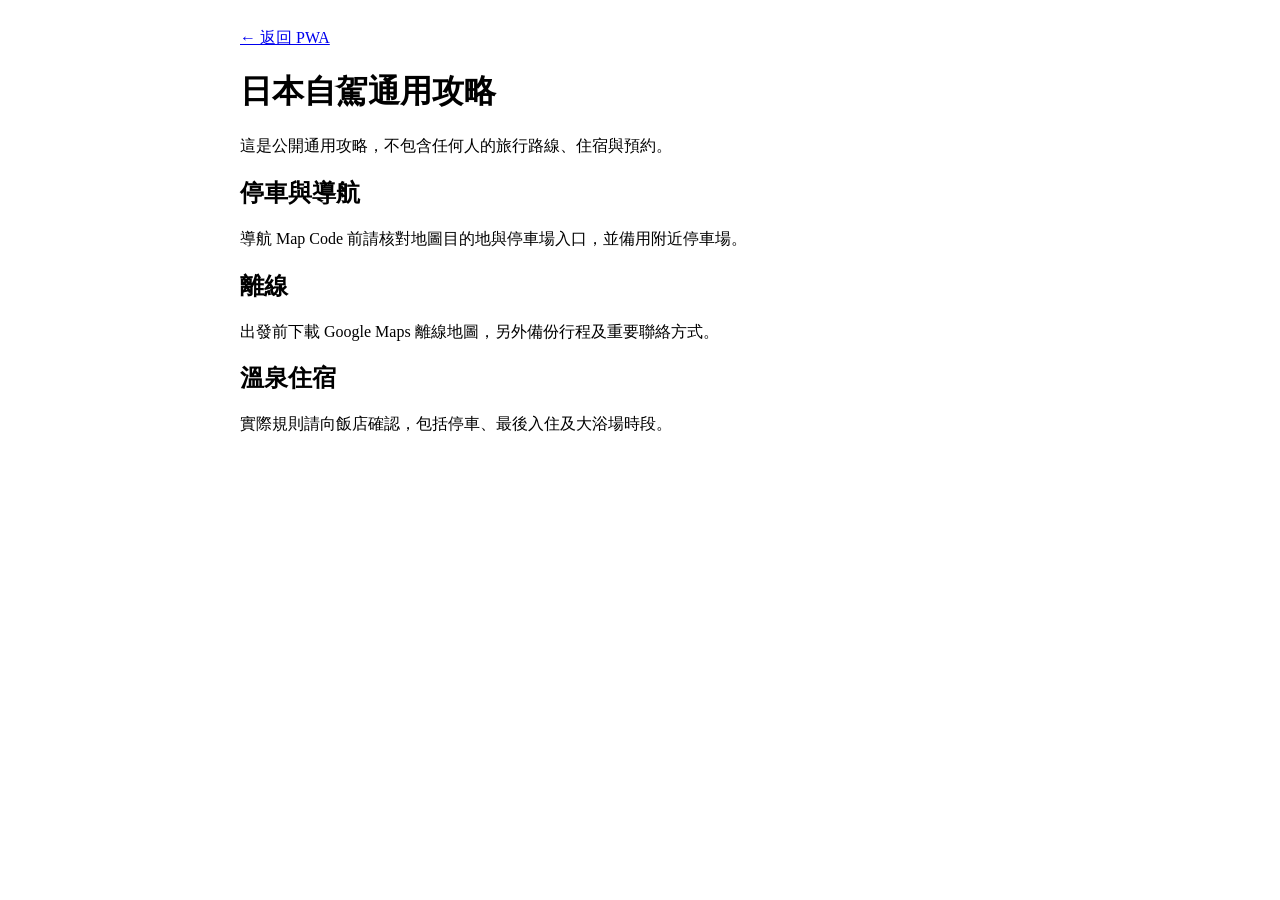
==== trip-guide.html @ 14ff3767 "Add files via upload" ====
<!doctype html><html lang="zh-Hant"><head><meta charset="utf-8"><meta name="viewport" content="width=device-width,initial-scale=1"><title>自駕通用攻略</title><link rel="stylesheet" href="style.css"></head><body><main style="padding:20px;max-width:800px;margin:auto"><a href="./">← 返回 PWA</a><h1>日本自駕通用攻略</h1><p>這是公開通用攻略，不包含任何人的旅行路線、住宿與預約。</p><h2>停車與導航</h2><p>導航 Map Code 前請核對地圖目的地與停車場入口，並備用附近停車場。</p><h2>離線</h2><p>出發前下載 Google Maps 離線地圖，另外備份行程及重要聯絡方式。</p><h2>溫泉住宿</h2><p>實際規則請向飯店確認，包括停車、最後入住及大浴場時段。</p></main></body></html>
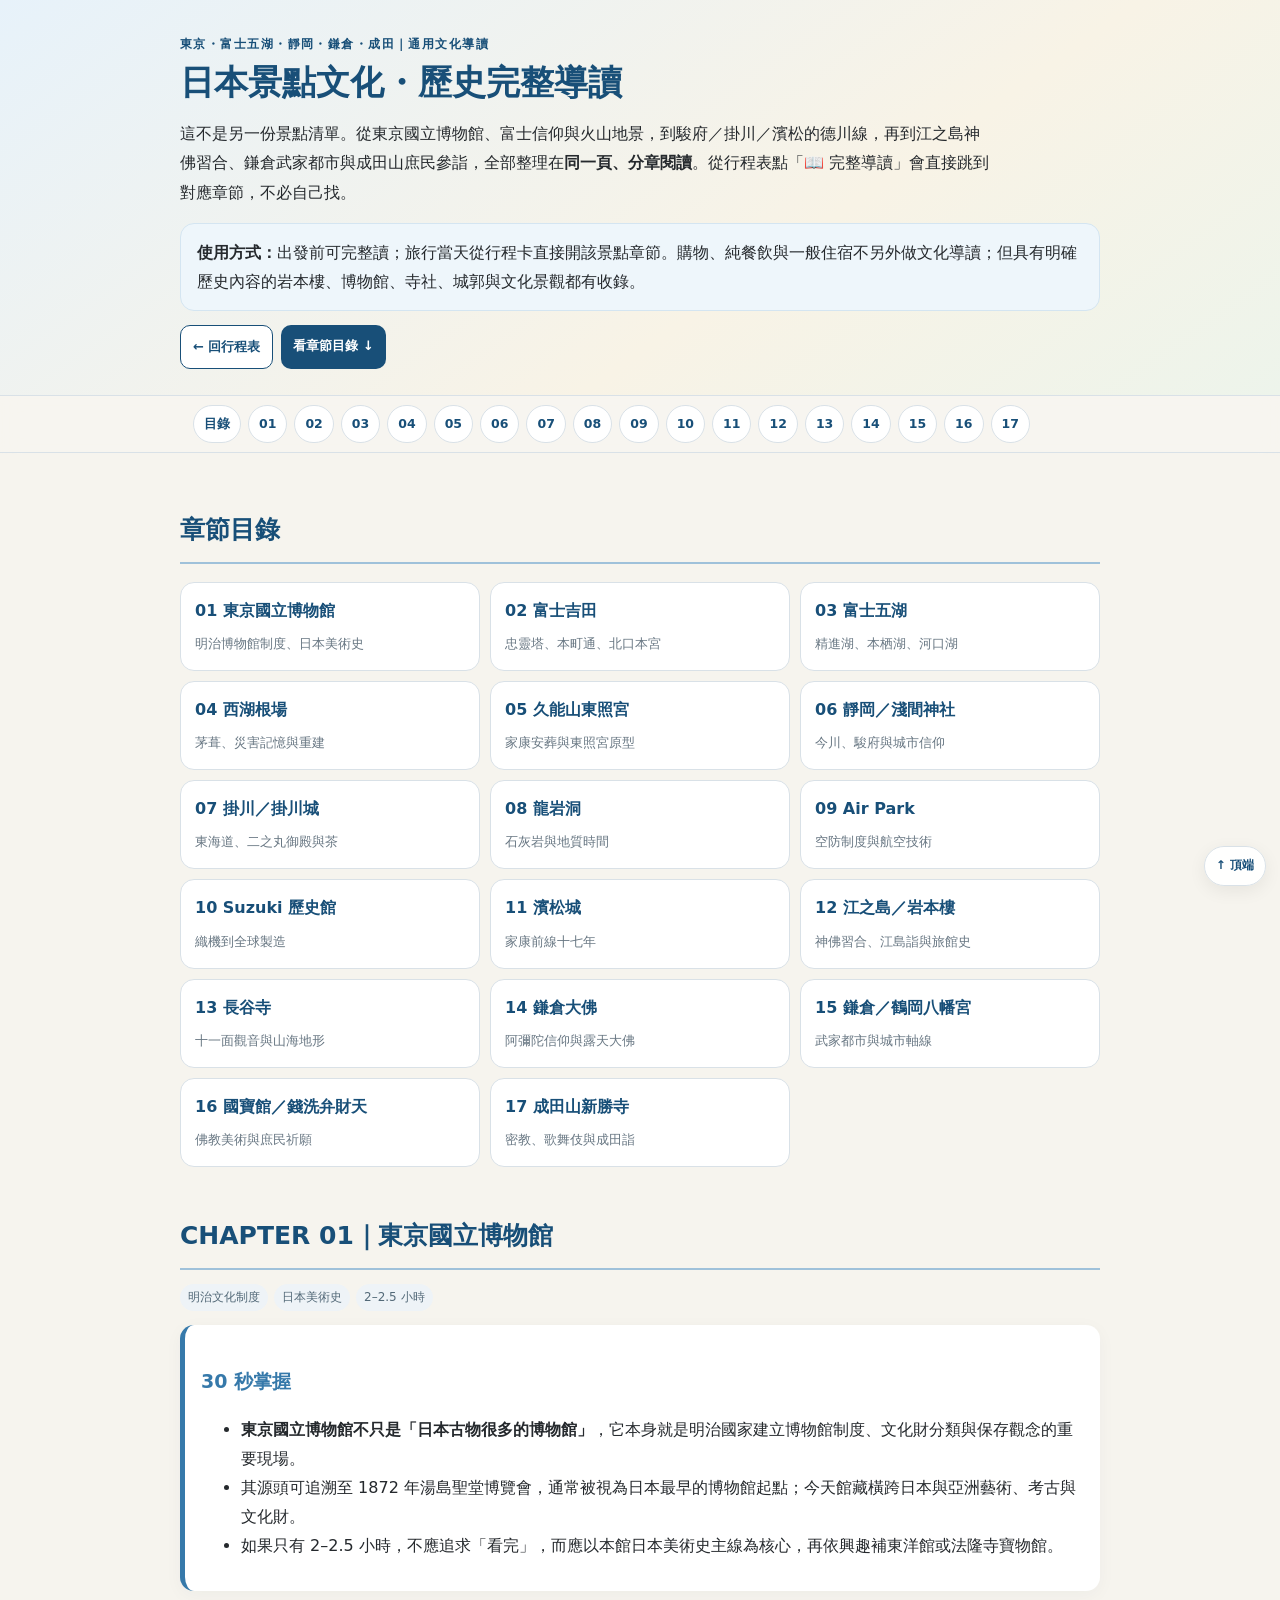
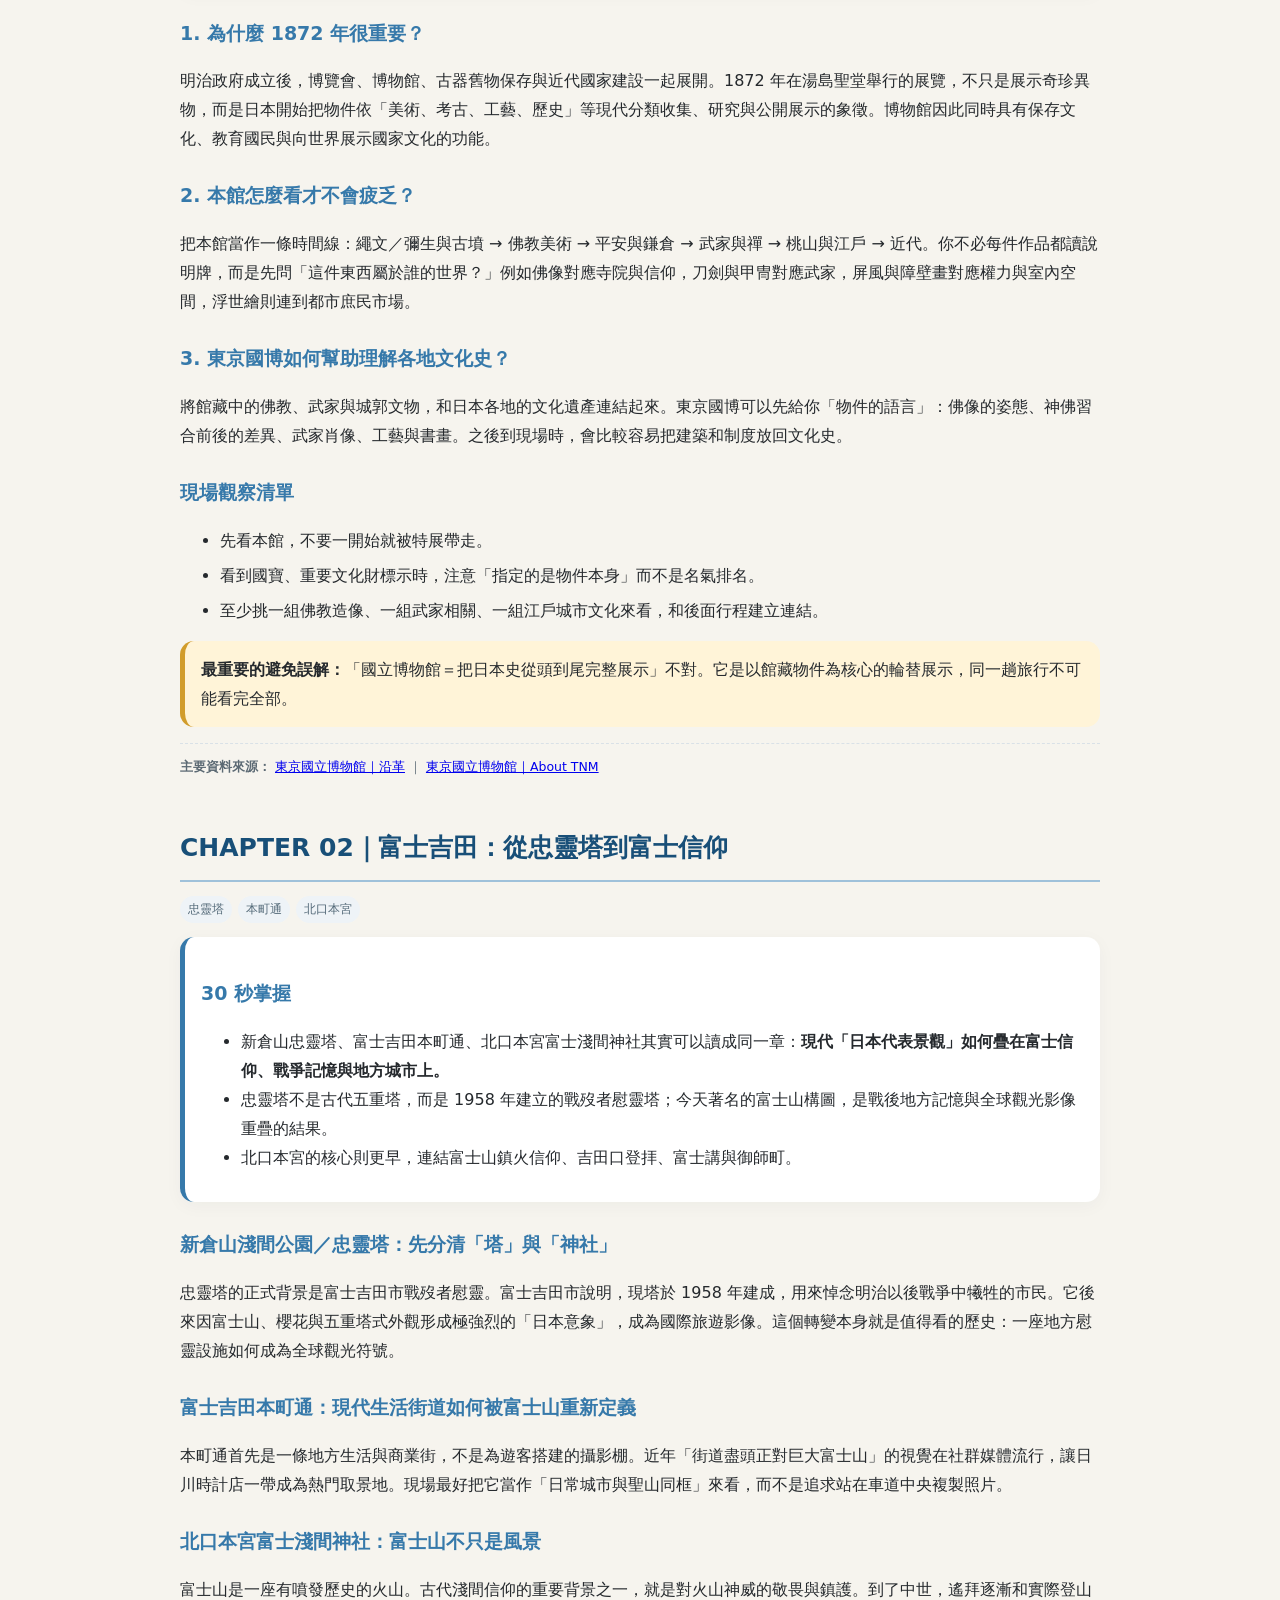
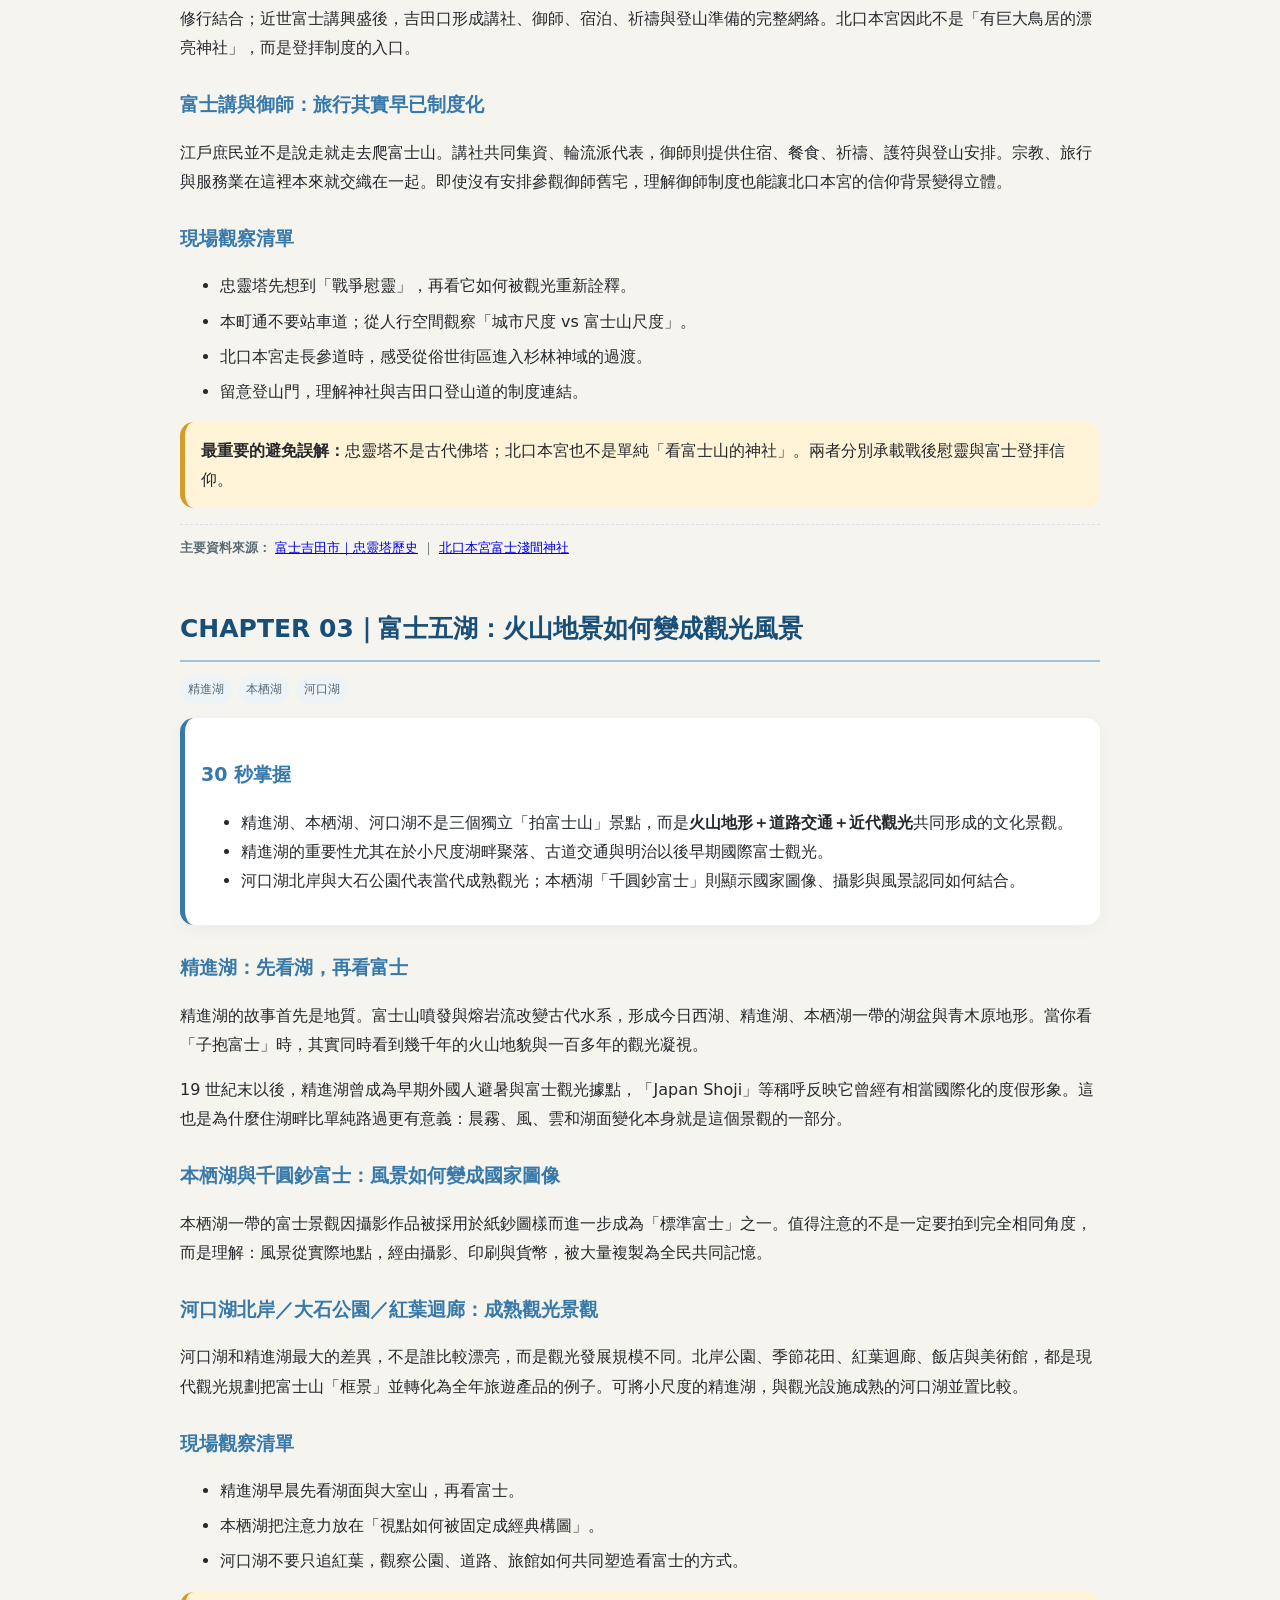
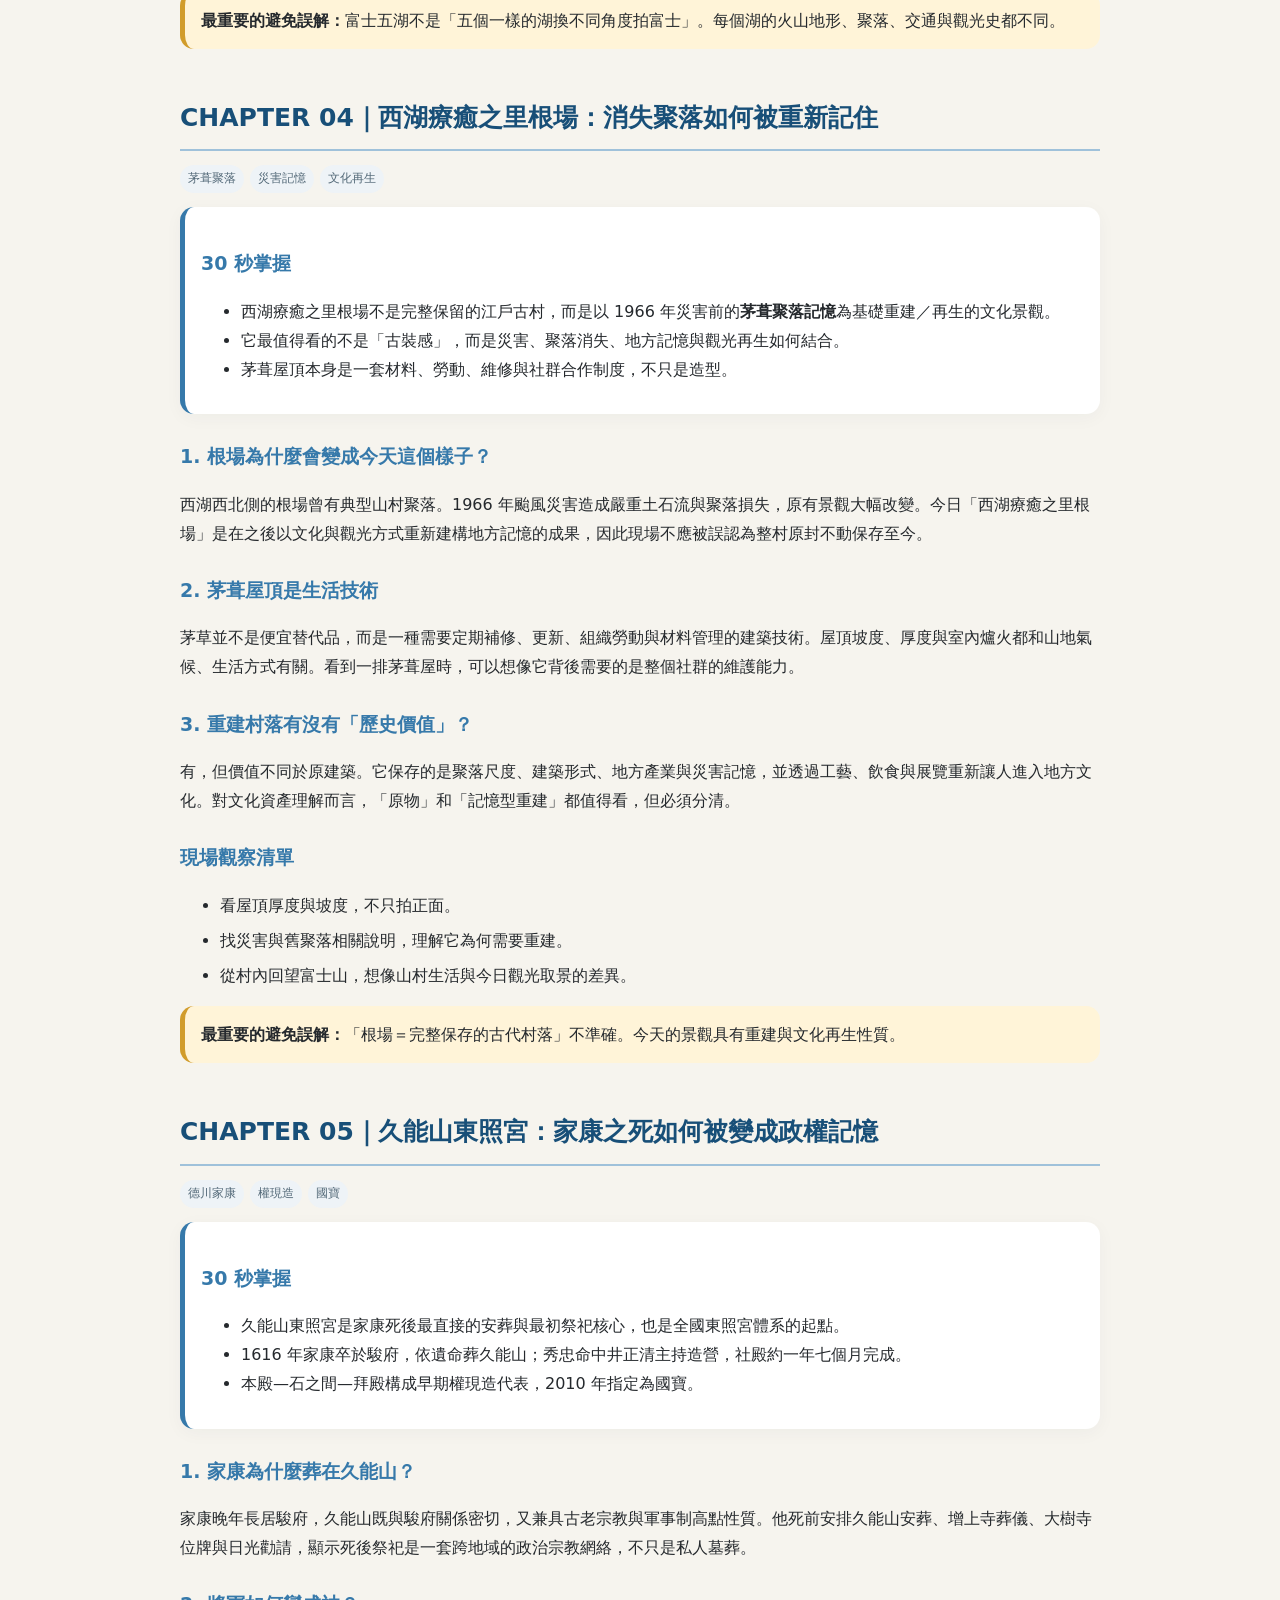
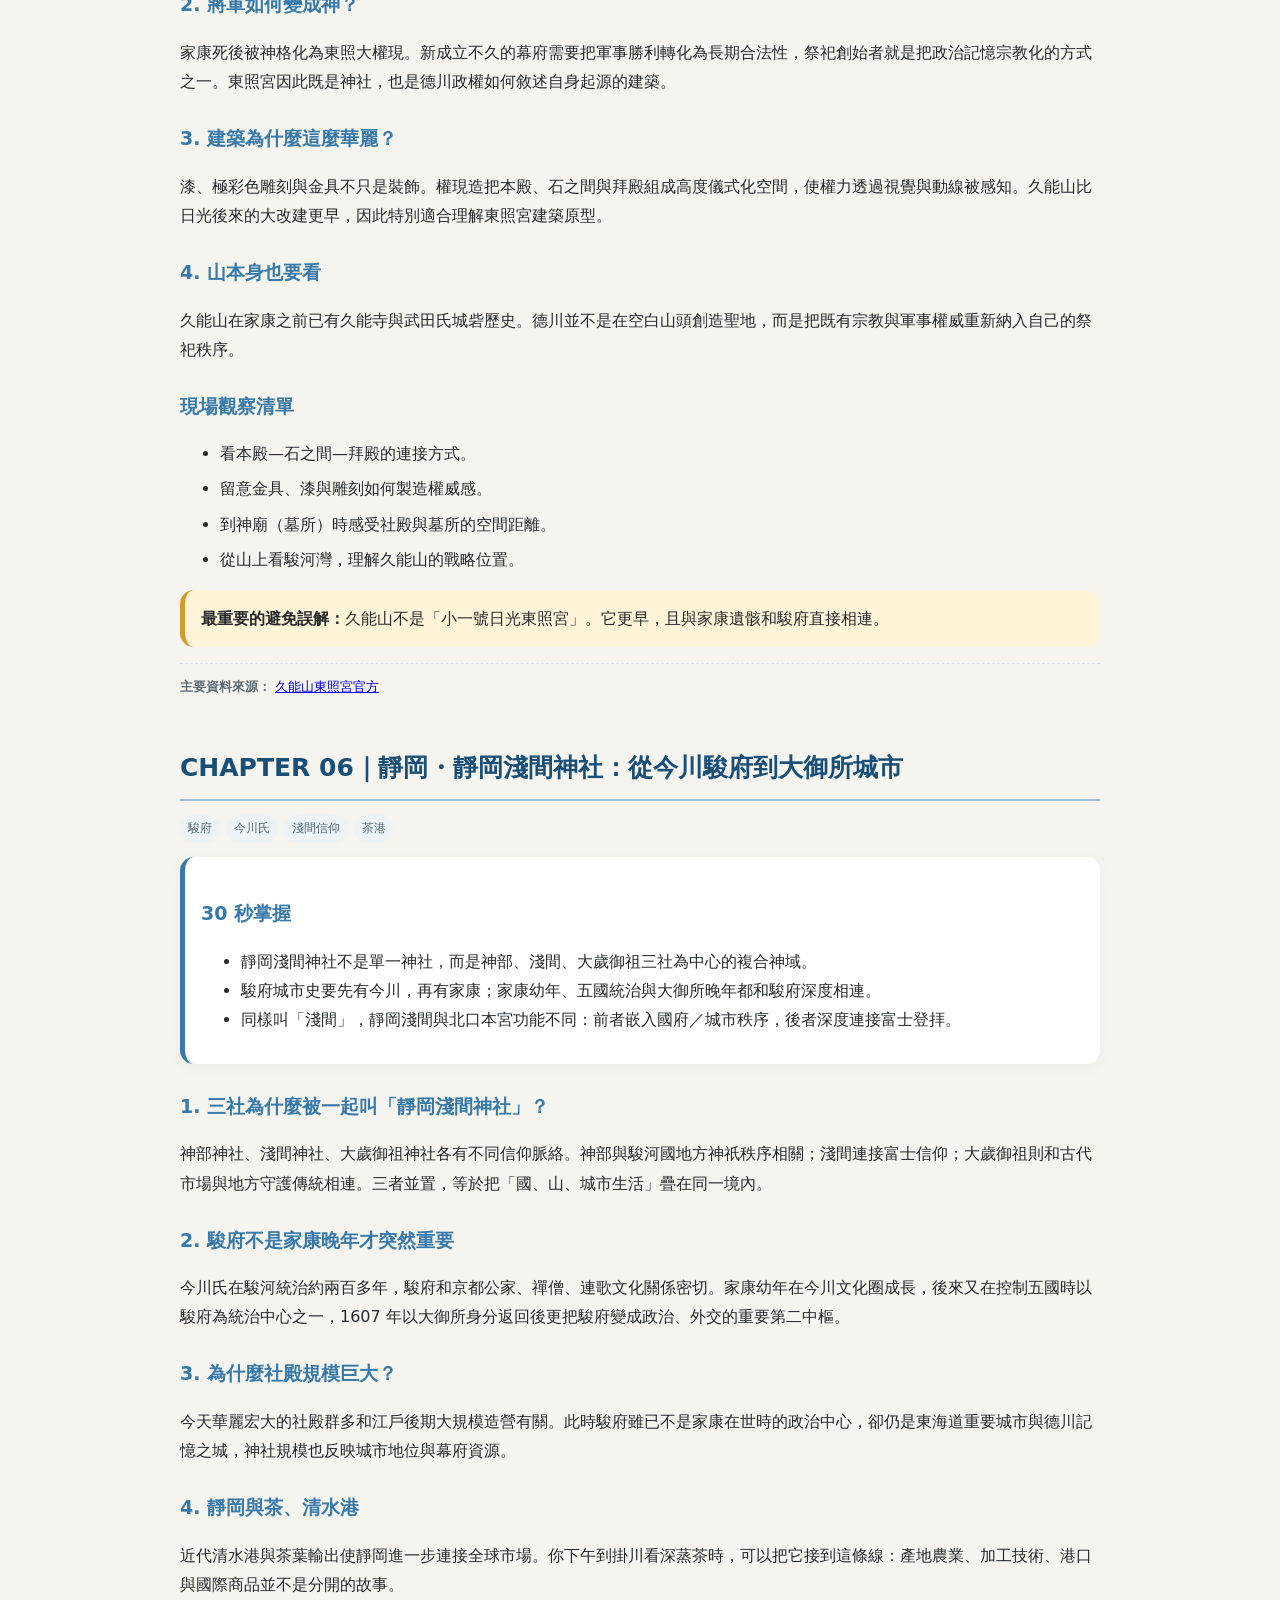
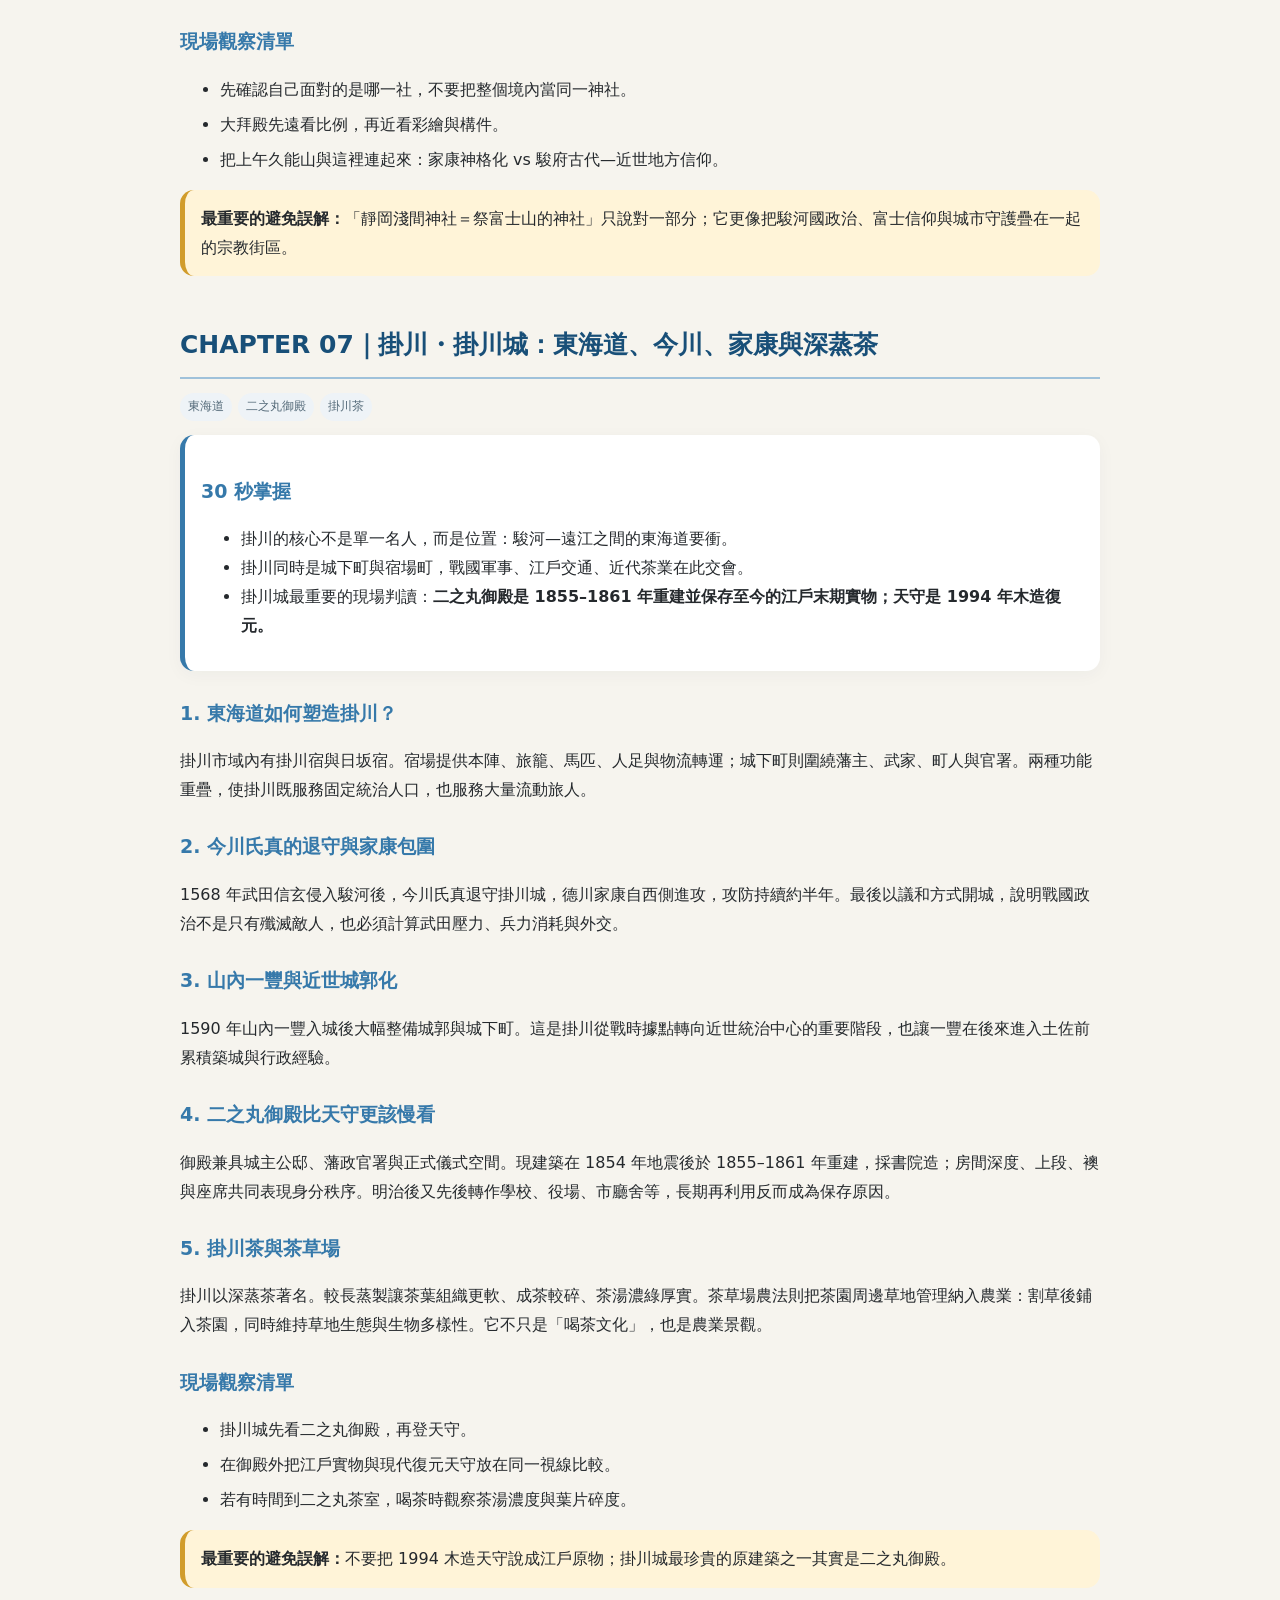
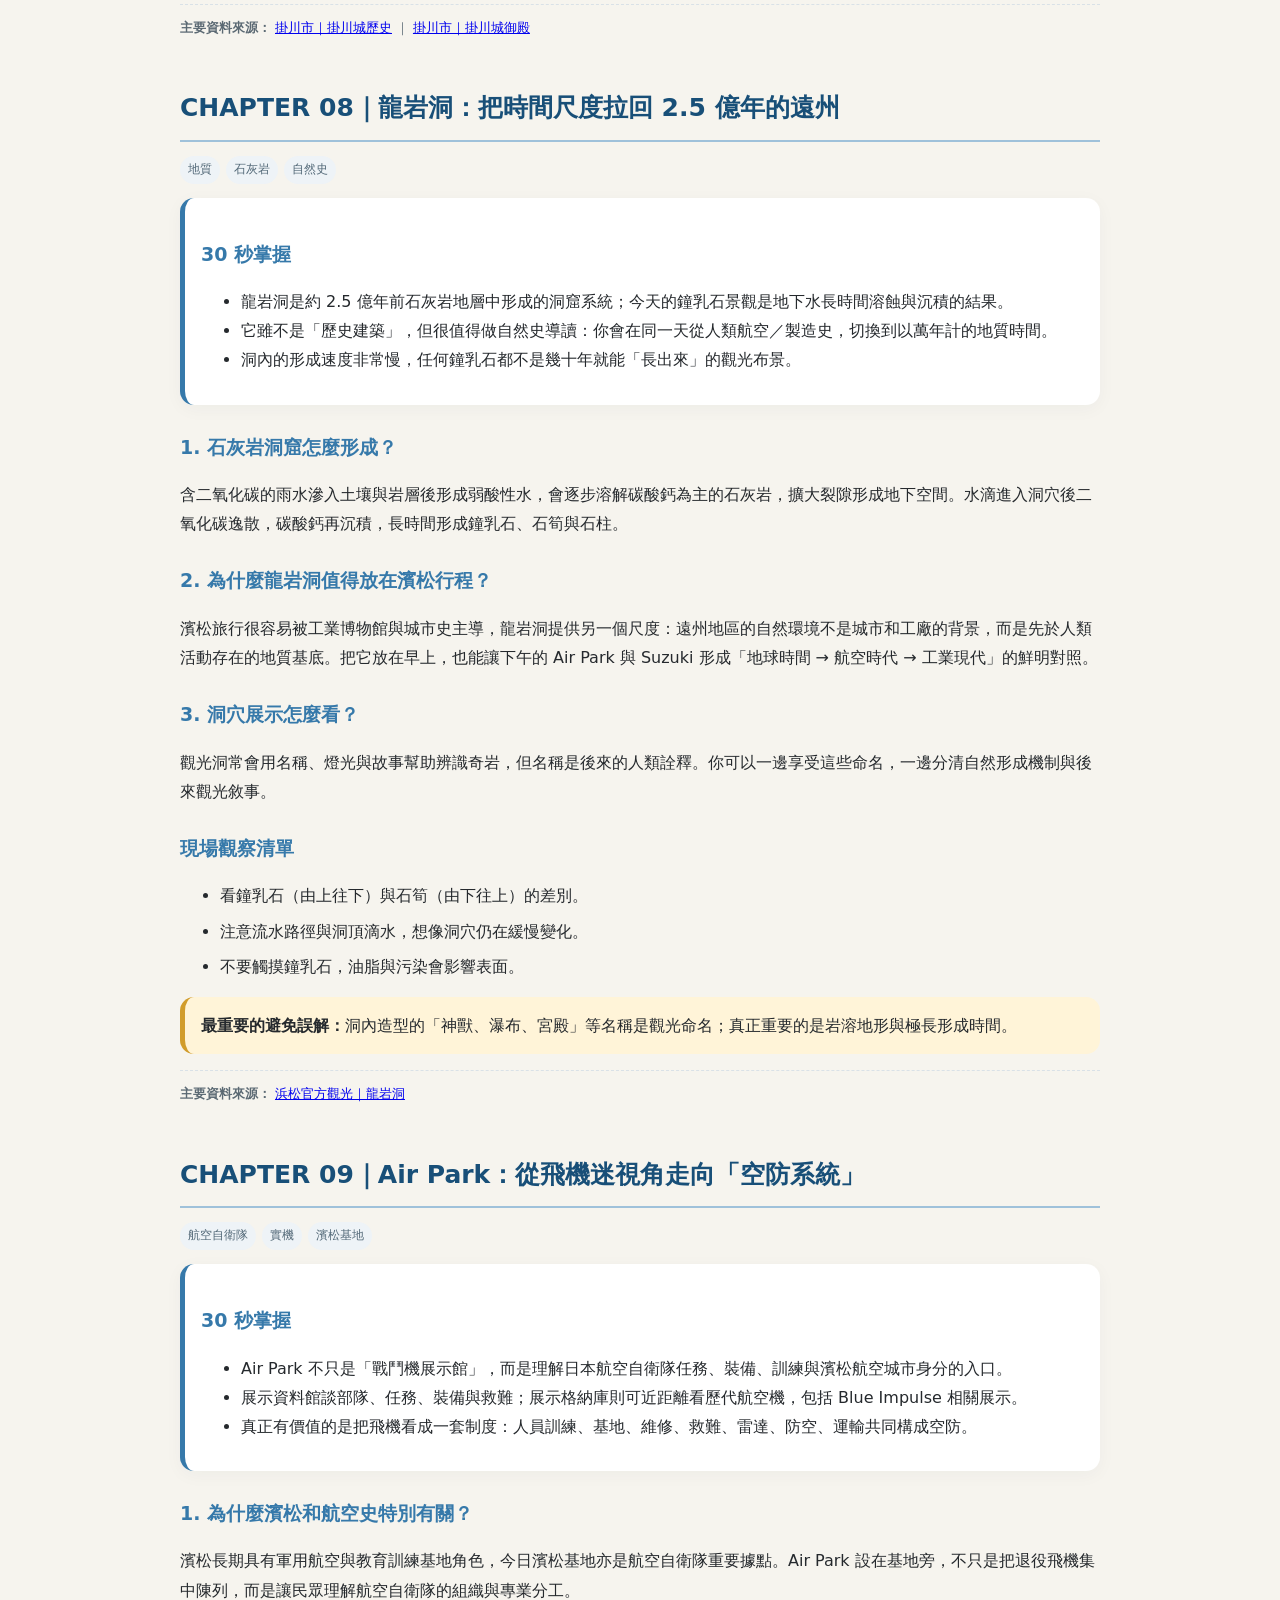
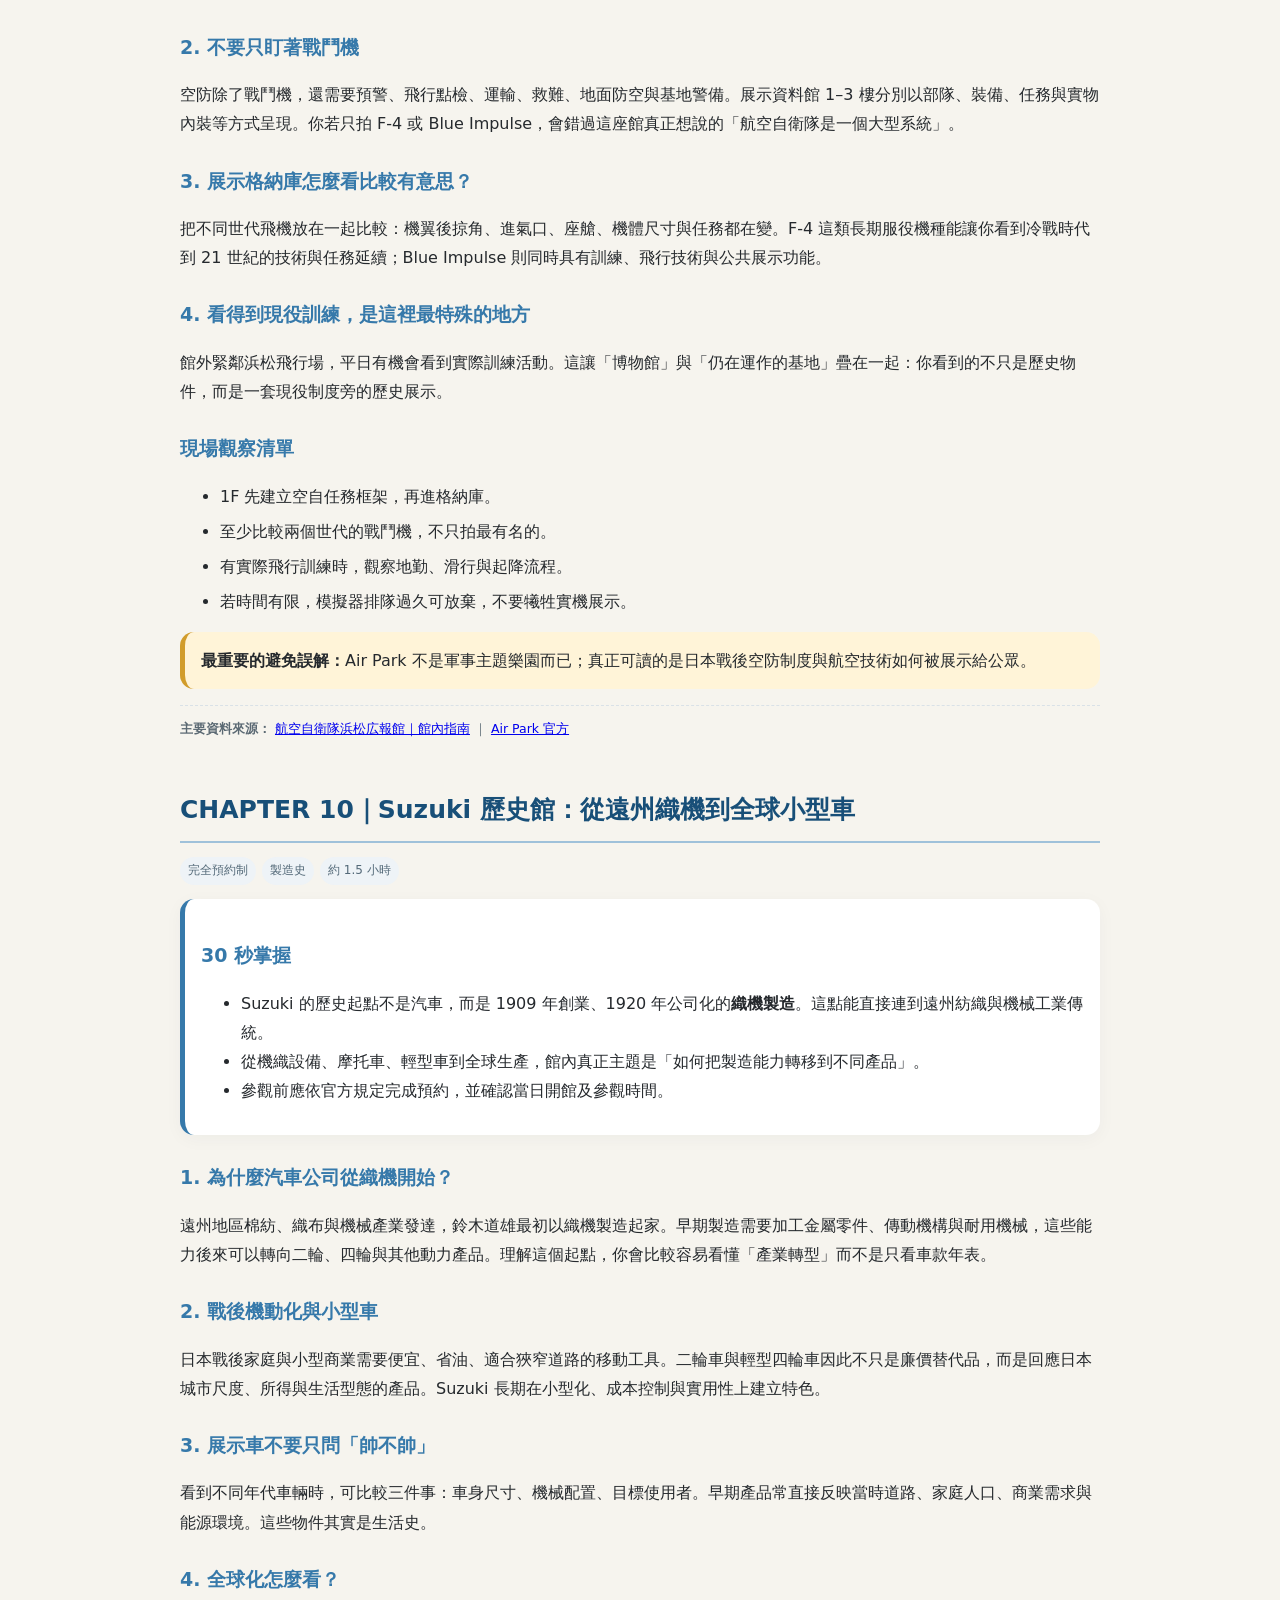
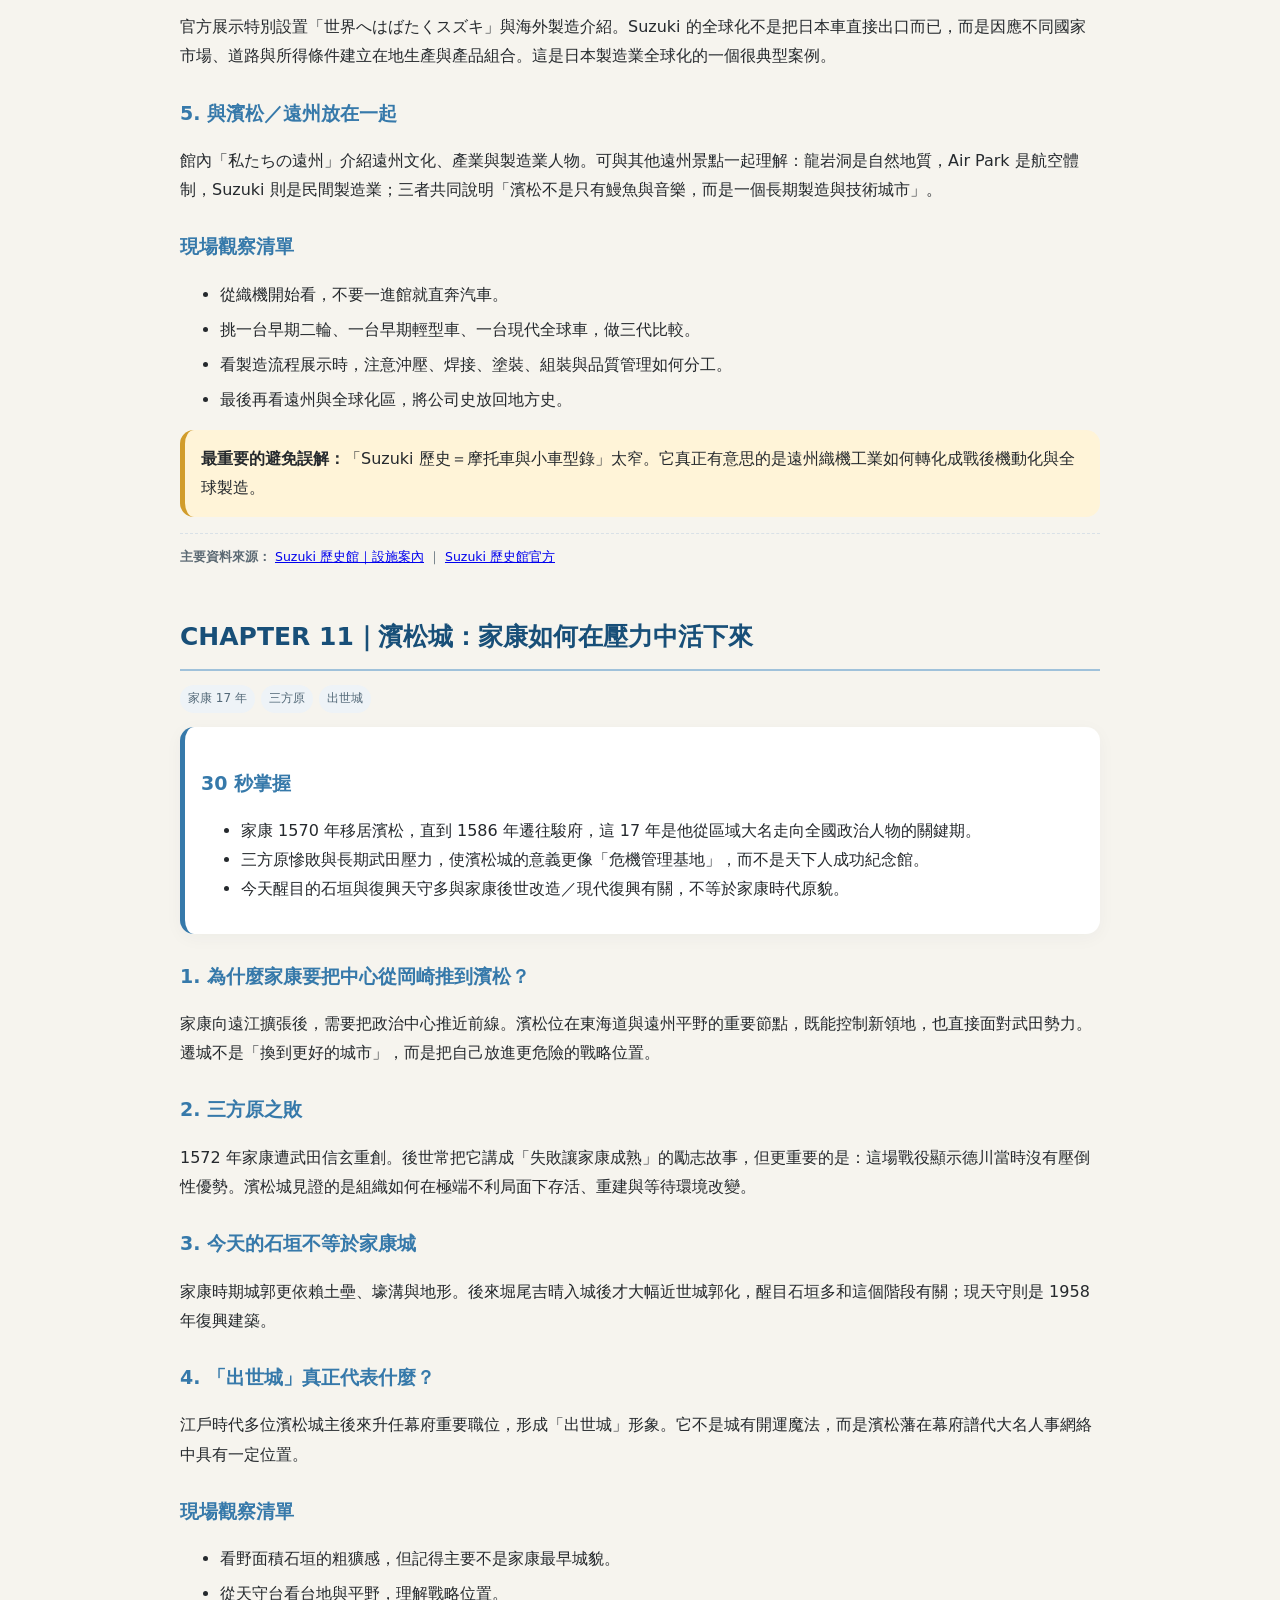
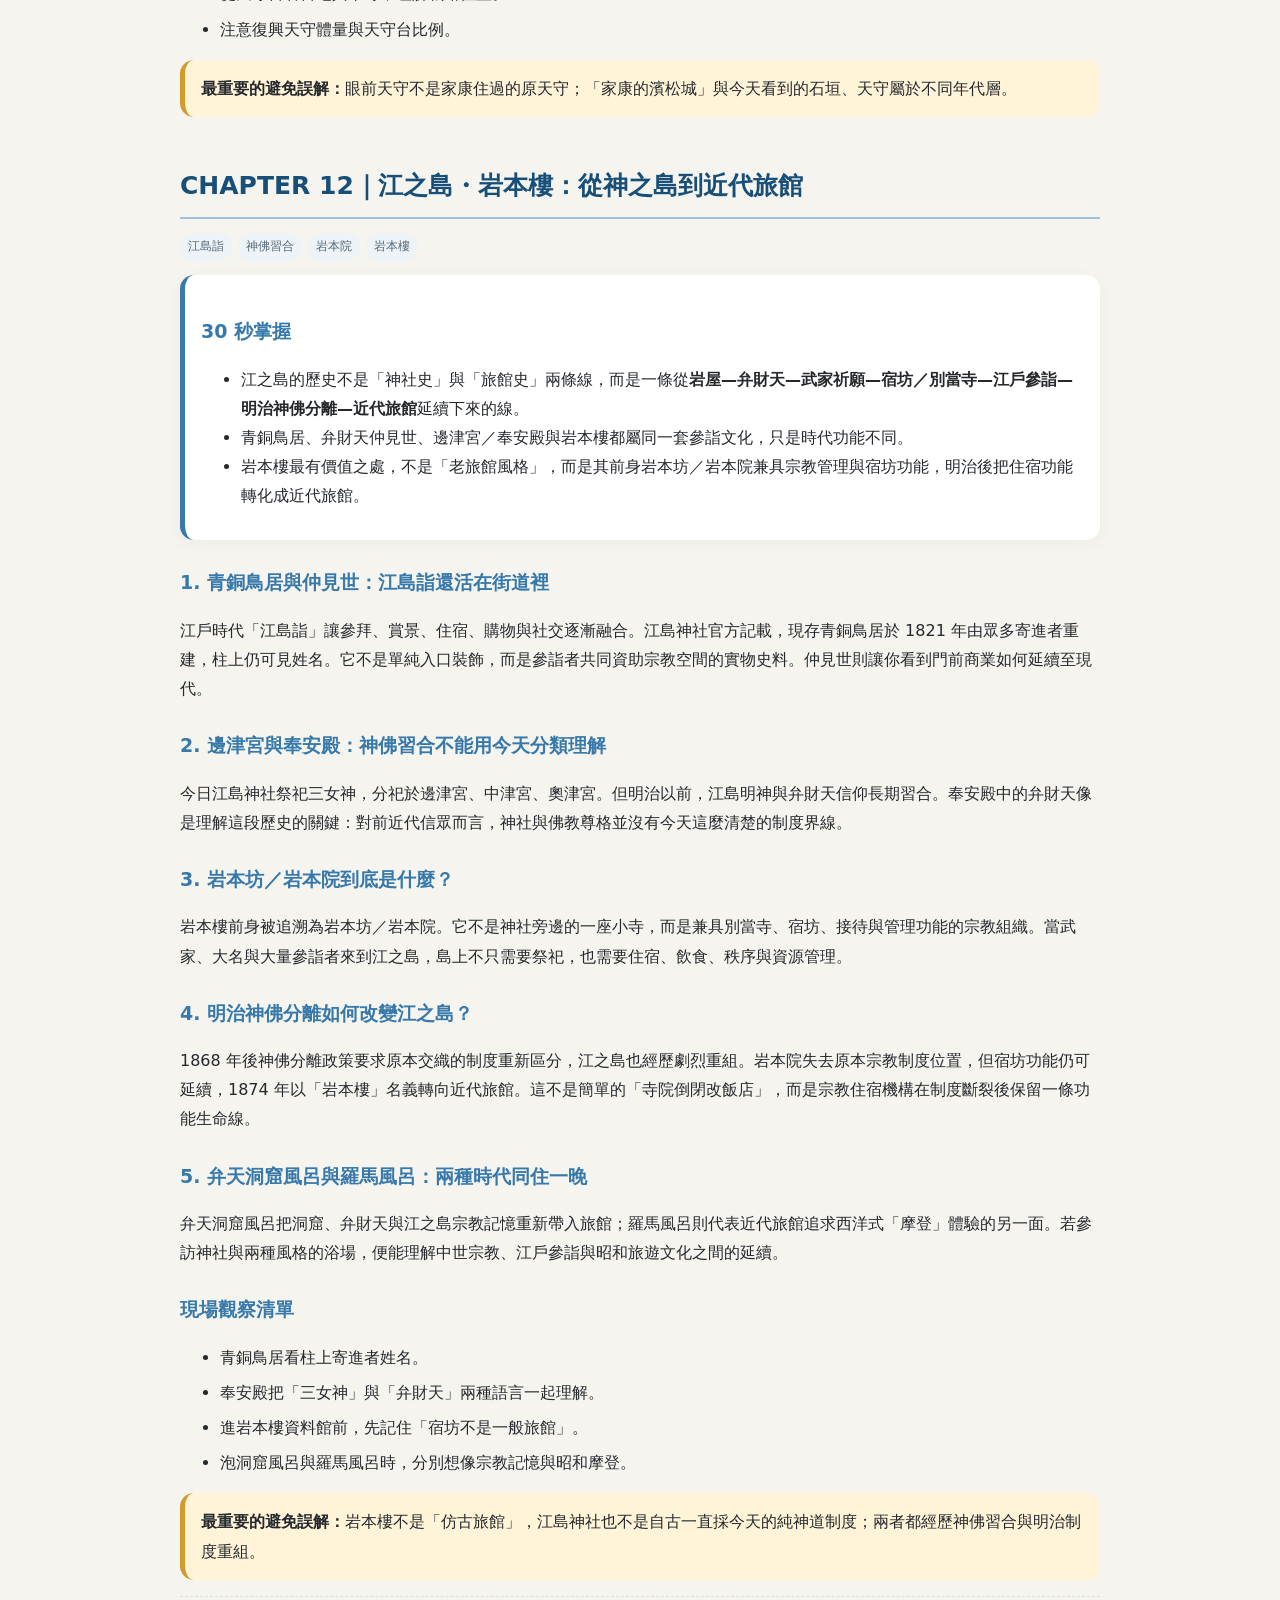
==== commit c6c5d41a: "Add files via upload" ====
--- a/trip-guide.html
+++ b/trip-guide.html
@@ -1 +1,16 @@
-<!doctype html><html lang="zh-Hant"><head><meta charset="utf-8"><meta name="viewport" content="width=device-width,initial-scale=1"><title>自駕通用攻略</title><link rel="stylesheet" href="style.css"></head><body><main style="padding:20px;max-width:800px;margin:auto"><a href="./">← 返回 PWA</a><h1>日本自駕通用攻略</h1><p>這是公開通用攻略，不包含任何人的旅行路線、住宿與預約。</p><h2>停車與導航</h2><p>導航 Map Code 前請核對地圖目的地與停車場入口，並備用附近停車場。</p><h2>離線</h2><p>出發前下載 Google Maps 離線地圖，另外備份行程及重要聯絡方式。</p><h2>溫泉住宿</h2><p>實際規則請向飯店確認，包括停車、最後入住及大浴場時段。</p></main></body></html>+<!DOCTYPE html>
+
+<html lang="zh-Hant"><head><meta charset="utf-8"/><meta content="width=device-width,initial-scale=1" name="viewport"/><title>日本景點文化・歷史完整導讀｜通用公開版</title><style>
+:root{--blue:#184f78;--blue2:#3679aa;--ink:#25292d;--paper:#f6f4ee;--card:#fff;--line:#d9e1e7;--gold:#a17c35;--tea:#476d48;--warn:#fff4d8;--muted:#687783}
+*{box-sizing:border-box}html{scroll-behavior:smooth;scroll-padding-top:78px}body{margin:0;font-family:system-ui,-apple-system,"Noto Sans TC","PingFang TC",sans-serif;color:var(--ink);background:var(--paper);line-height:1.82}.wrap{max-width:920px;margin:auto}.hero{padding:34px 18px 26px;background:linear-gradient(145deg,#e7f2fa,#f8f3e6 62%,#edf4eb);border-bottom:1px solid var(--line)}.kicker{font-size:12px;letter-spacing:.12em;font-weight:800;color:var(--blue)}h1{margin:6px 0 8px;color:var(--blue);font-size:34px;line-height:1.22}h2{color:var(--blue);font-size:25px;margin:46px 0 14px;padding-bottom:9px;border-bottom:2px solid #9fc1da}h3{color:var(--blue2);font-size:19px;margin:25px 0 8px}h4{color:#5c4a35;margin:18px 0 5px}.lead{font-size:16px;max-width:810px}.hero-note,.callout,.warn,.quote,.quick{padding:14px 16px;border-radius:14px;margin:14px 0}.hero-note,.callout{background:#eef6fb;border:1px solid #d4e5f1}.warn{background:var(--warn);border-left:5px solid #d19c2b}.quote{background:#faf7ee;border-left:4px solid var(--gold)}.quick{background:white;border-left:5px solid var(--blue2);box-shadow:0 4px 18px #17334d0a}.actions,.spot-actions{display:flex;gap:8px;flex-wrap:wrap;margin-top:14px}a.btn,.spot-actions a{display:inline-block;text-decoration:none;padding:9px 12px;border-radius:10px;background:var(--blue);color:white;font-weight:750;font-size:13px}a.secondary,.spot-actions a.secondary{background:white;color:var(--blue);border:1px solid var(--blue)}.toc-wrap{position:sticky;top:0;z-index:10;background:#f7f5f0f2;backdrop-filter:blur(10px);border-bottom:1px solid var(--line)}.toc{max-width:920px;margin:auto;padding:9px 13px;display:flex;gap:7px;overflow-x:auto;scrollbar-width:none}.toc::-webkit-scrollbar{display:none}.toc a{white-space:nowrap;text-decoration:none;color:var(--blue);background:#fff;border:1px solid var(--line);padding:7px 10px;border-radius:999px;font-size:12.5px;font-weight:700}main{padding:8px 18px 65px}.card{background:var(--card);border:1px solid var(--line);border-radius:16px;padding:17px;margin:14px 0;box-shadow:0 4px 16px #1d3d5a09}.chapter{scroll-margin-top:82px}.subspot{scroll-margin-top:86px}.chapter-meta{display:flex;gap:6px;flex-wrap:wrap;margin:6px 0 14px}.tag{display:inline-block;padding:3px 8px;border-radius:999px;background:#eef3f7;color:#536978;font-size:12px}.timeline{width:100%;border-collapse:collapse;font-size:14px;background:#fff;margin:12px 0}.timeline th,.timeline td{border:1px solid #ccd7df;padding:8px 10px;vertical-align:top}.timeline th{background:#edf4f9;text-align:left}.timeline td:first-child{white-space:nowrap;font-weight:700;width:24%}.observe li,.check li{margin:6px 0}.source{font-size:13px;color:#55636e}.source a{color:#285f8c;word-break:break-word}.chapter-index{display:grid;grid-template-columns:repeat(auto-fit,minmax(230px,1fr));gap:10px;margin:18px 0}.chapter-index a{text-decoration:none;color:inherit;background:white;border:1px solid var(--line);border-radius:14px;padding:13px 14px}.chapter-index b{display:block;color:var(--blue);margin-bottom:3px}.chapter-index span{font-size:12.5px;color:var(--muted)}.route{display:grid;grid-template-columns:34px 1fr;gap:7px 12px}.route .n{width:30px;height:30px;border-radius:50%;display:grid;place-items:center;background:var(--blue);color:#fff;font-weight:800}.route p{margin:3px 0 12px}.sourcebox{font-size:12.5px;color:#5b6973;border-top:1px dashed var(--line);margin-top:16px;padding-top:12px}.backtop{position:fixed;right:14px;bottom:14px;text-decoration:none;background:#ffffffee;color:var(--blue);border:1px solid var(--line);border-radius:999px;padding:8px 11px;font-size:12px;font-weight:800;box-shadow:0 5px 18px #0001}footer{text-align:center;padding:28px 18px;color:#71808a;font-size:12px}@media(max-width:600px){h1{font-size:28px}h2{font-size:22px}.card{padding:14px}.timeline{font-size:12.5px}.timeline th,.timeline td{padding:7px}.spot-actions a{flex:1;text-align:center;min-width:130px}}
+</style></head><body id="top"><header class="hero"><div class="wrap"><div class="kicker">東京・富士五湖・靜岡・鎌倉・成田｜通用文化導讀</div><h1>日本景點文化・歷史完整導讀</h1><p class="lead">這不是另一份景點清單。從東京國立博物館、富士信仰與火山地景，到駿府／掛川／濱松的德川線，再到江之島神佛習合、鎌倉武家都市與成田山庶民參詣，全部整理在<b>同一頁、分章閱讀</b>。從行程表點「📖 完整導讀」會直接跳到對應章節，不必自己找。</p><div class="hero-note"><b>使用方式：</b>出發前可完整讀；旅行當天從行程卡直接開該景點章節。購物、純餐飲與一般住宿不另外做文化導讀；但具有明確歷史內容的岩本樓、博物館、寺社、城郭與文化景觀都有收錄。</div><div class="actions"><a class="btn secondary" href="./?guideReturn=1" id="backToItinerary">← 回行程表</a><a class="btn" href="#index">看章節目錄 ↓</a></div></div></header><nav class="toc-wrap"><div class="toc"><a href="#index">目錄</a><a href="#tokyo-national-museum">01</a><a href="#fuji-yoshida">02</a><a href="#fuji-landscape">03</a><a href="#nenba-guide">04</a><a href="#kunozan-guide">05</a><a href="#shizuoka-guide">06</a><a href="#kakegawa-guide">07</a><a href="#ryugashido-guide">08</a><a href="#airpark-guide">09</a><a href="#suzuki-guide">10</a><a href="#hamamatsu-castle-guide">11</a><a href="#enoshima-guide">12</a><a href="#hasedera-guide">13</a><a href="#great-buddha-guide">14</a><a href="#kamakura-hachimangu-guide">15</a><a href="#kamakura-museum-zeniarai">16</a><a href="#naritasan-guide">17</a></div></nav><main><div class="wrap"><section id="index"><h2>章節目錄</h2><div class="chapter-index"><a href="#tokyo-national-museum"><b>01 東京國立博物館</b><span>明治博物館制度、日本美術史</span></a><a href="#fuji-yoshida"><b>02 富士吉田</b><span>忠靈塔、本町通、北口本宮</span></a><a href="#fuji-landscape"><b>03 富士五湖</b><span>精進湖、本栖湖、河口湖</span></a><a href="#nenba-guide"><b>04 西湖根場</b><span>茅葺、災害記憶與重建</span></a><a href="#kunozan-guide"><b>05 久能山東照宮</b><span>家康安葬與東照宮原型</span></a><a href="#shizuoka-guide"><b>06 靜岡／淺間神社</b><span>今川、駿府與城市信仰</span></a><a href="#kakegawa-guide"><b>07 掛川／掛川城</b><span>東海道、二之丸御殿與茶</span></a><a href="#ryugashido-guide"><b>08 龍岩洞</b><span>石灰岩與地質時間</span></a><a href="#airpark-guide"><b>09 Air Park</b><span>空防制度與航空技術</span></a><a href="#suzuki-guide"><b>10 Suzuki 歷史館</b><span>織機到全球製造</span></a><a href="#hamamatsu-castle-guide"><b>11 濱松城</b><span>家康前線十七年</span></a><a href="#enoshima-guide"><b>12 江之島／岩本樓</b><span>神佛習合、江島詣與旅館史</span></a><a href="#hasedera-guide"><b>13 長谷寺</b><span>十一面觀音與山海地形</span></a><a href="#great-buddha-guide"><b>14 鎌倉大佛</b><span>阿彌陀信仰與露天大佛</span></a><a href="#kamakura-hachimangu-guide"><b>15 鎌倉／鶴岡八幡宮</b><span>武家都市與城市軸線</span></a><a href="#kamakura-museum-zeniarai"><b>16 國寶館／錢洗弁財天</b><span>佛教美術與庶民祈願</span></a><a href="#naritasan-guide"><b>17 成田山新勝寺</b><span>密教、歌舞伎與成田詣</span></a></div></section><section class="chapter" id="tokyo-national-museum"><h2>CHAPTER 01｜東京國立博物館</h2><div class="chapter-meta"><span class="tag">明治文化制度</span><span class="tag">日本美術史</span><span class="tag">2–2.5 小時</span></div><div class="quick"><h3>30 秒掌握</h3><ul><li><b>東京國立博物館不只是「日本古物很多的博物館」</b>，它本身就是明治國家建立博物館制度、文化財分類與保存觀念的重要現場。</li><li>其源頭可追溯至 1872 年湯島聖堂博覽會，通常被視為日本最早的博物館起點；今天館藏橫跨日本與亞洲藝術、考古與文化財。</li><li>如果只有 2–2.5 小時，不應追求「看完」，而應以本館日本美術史主線為核心，再依興趣補東洋館或法隆寺寶物館。</li></ul></div><h3>1. 為什麼 1872 年很重要？</h3><p>明治政府成立後，博覽會、博物館、古器舊物保存與近代國家建設一起展開。1872 年在湯島聖堂舉行的展覽，不只是展示奇珍異物，而是日本開始把物件依「美術、考古、工藝、歷史」等現代分類收集、研究與公開展示的象徵。博物館因此同時具有保存文化、教育國民與向世界展示國家文化的功能。</p><h3>2. 本館怎麼看才不會疲乏？</h3><p>把本館當作一條時間線：繩文／彌生與古墳 → 佛教美術 → 平安與鎌倉 → 武家與禪 → 桃山與江戶 → 近代。你不必每件作品都讀說明牌，而是先問「這件東西屬於誰的世界？」例如佛像對應寺院與信仰，刀劍與甲冑對應武家，屏風與障壁畫對應權力與室內空間，浮世繪則連到都市庶民市場。</p><h3>3. 東京國博如何幫助理解各地文化史？</h3><p>將館藏中的佛教、武家與城郭文物，和日本各地的文化遺產連結起來。東京國博可以先給你「物件的語言」：佛像的姿態、神佛習合前後的差異、武家肖像、工藝與書畫。之後到現場時，會比較容易把建築和制度放回文化史。</p><h3>現場觀察清單</h3><ul class="observe"><li>先看本館，不要一開始就被特展帶走。</li><li>看到國寶、重要文化財標示時，注意「指定的是物件本身」而不是名氣排名。</li><li>至少挑一組佛教造像、一組武家相關、一組江戶城市文化來看，和後面行程建立連結。</li></ul><div class="warn"><b>最重要的避免誤解：</b>「國立博物館＝把日本史從頭到尾完整展示」不對。它是以館藏物件為核心的輪替展示，同一趟旅行不可能看完全部。</div><div class="sourcebox"><b>主要資料來源：</b> <a href="https://www.tnm.jp/modules/r_free_page/index.php?id=155&amp;lang=en" rel="noopener" target="_blank">東京國立博物館｜沿革</a> ｜ <a href="https://www.tnm.jp/150th/en/about.html" rel="noopener" target="_blank">東京國立博物館｜About TNM</a></div></section><section class="chapter" id="fuji-yoshida"><h2>CHAPTER 02｜富士吉田：從忠靈塔到富士信仰</h2><div class="chapter-meta"><span class="tag">忠靈塔</span><span class="tag">本町通</span><span class="tag">北口本宮</span></div><div class="quick"><h3>30 秒掌握</h3><ul><li>新倉山忠靈塔、富士吉田本町通、北口本宮富士淺間神社其實可以讀成同一章：<b>現代「日本代表景觀」如何疊在富士信仰、戰爭記憶與地方城市上。</b></li><li>忠靈塔不是古代五重塔，而是 1958 年建立的戰歿者慰靈塔；今天著名的富士山構圖，是戰後地方記憶與全球觀光影像重疊的結果。</li><li>北口本宮的核心則更早，連結富士山鎮火信仰、吉田口登拝、富士講與御師町。</li></ul></div><h3 class="subspot" id="chureito">新倉山淺間公園／忠靈塔：先分清「塔」與「神社」</h3><p>忠靈塔的正式背景是富士吉田市戰歿者慰靈。富士吉田市說明，現塔於 1958 年建成，用來悼念明治以後戰爭中犧牲的市民。它後來因富士山、櫻花與五重塔式外觀形成極強烈的「日本意象」，成為國際旅遊影像。這個轉變本身就是值得看的歷史：一座地方慰靈設施如何成為全球觀光符號。</p><h3 class="subspot" id="honcho">富士吉田本町通：現代生活街道如何被富士山重新定義</h3><p>本町通首先是一條地方生活與商業街，不是為遊客搭建的攝影棚。近年「街道盡頭正對巨大富士山」的視覺在社群媒體流行，讓日川時計店一帶成為熱門取景地。現場最好把它當作「日常城市與聖山同框」來看，而不是追求站在車道中央複製照片。</p><h3 class="subspot" id="kitaguchi">北口本宮富士淺間神社：富士山不只是風景</h3><p>富士山是一座有噴發歷史的火山。古代淺間信仰的重要背景之一，就是對火山神威的敬畏與鎮護。到了中世，遙拜逐漸和實際登山修行結合；近世富士講興盛後，吉田口形成講社、御師、宿泊、祈禱與登山準備的完整網絡。北口本宮因此不是「有巨大鳥居的漂亮神社」，而是登拝制度的入口。</p><h3>富士講與御師：旅行其實早已制度化</h3><p>江戶庶民並不是說走就走去爬富士山。講社共同集資、輪流派代表，御師則提供住宿、餐食、祈禱、護符與登山安排。宗教、旅行與服務業在這裡本來就交織在一起。即使沒有安排參觀御師舊宅，理解御師制度也能讓北口本宮的信仰背景變得立體。</p><h3>現場觀察清單</h3><ul class="observe"><li>忠靈塔先想到「戰爭慰靈」，再看它如何被觀光重新詮釋。</li><li>本町通不要站車道；從人行空間觀察「城市尺度 vs 富士山尺度」。</li><li>北口本宮走長參道時，感受從俗世街區進入杉林神域的過渡。</li><li>留意登山門，理解神社與吉田口登山道的制度連結。</li></ul><div class="warn"><b>最重要的避免誤解：</b>忠靈塔不是古代佛塔；北口本宮也不是單純「看富士山的神社」。兩者分別承載戰後慰靈與富士登拝信仰。</div><div class="sourcebox"><b>主要資料來源：</b> <a href="https://www.city.fujiyoshida.yamanashi.jp/page/1333.html" rel="noopener" target="_blank">富士吉田市｜忠靈塔歷史</a> ｜ <a href="https://sengenjinja.jp/" rel="noopener" target="_blank">北口本宮富士淺間神社</a></div></section><section class="chapter" id="fuji-landscape"><h2>CHAPTER 03｜富士五湖：火山地景如何變成觀光風景</h2><div class="chapter-meta"><span class="tag">精進湖</span><span class="tag">本栖湖</span><span class="tag">河口湖</span></div><div class="quick"><h3>30 秒掌握</h3><ul><li>精進湖、本栖湖、河口湖不是三個獨立「拍富士山」景點，而是<b>火山地形＋道路交通＋近代觀光</b>共同形成的文化景觀。</li><li>精進湖的重要性尤其在於小尺度湖畔聚落、古道交通與明治以後早期國際富士觀光。</li><li>河口湖北岸與大石公園代表當代成熟觀光；本栖湖「千圓鈔富士」則顯示國家圖像、攝影與風景認同如何結合。</li></ul></div><h3 class="subspot" id="shoji">精進湖：先看湖，再看富士</h3><p>精進湖的故事首先是地質。富士山噴發與熔岩流改變古代水系，形成今日西湖、精進湖、本栖湖一帶的湖盆與青木原地形。當你看「子抱富士」時，其實同時看到幾千年的火山地貌與一百多年的觀光凝視。</p><p>19 世紀末以後，精進湖曾成為早期外國人避暑與富士觀光據點，「Japan Shoji」等稱呼反映它曾經有相當國際化的度假形象。這也是為什麼住湖畔比單純路過更有意義：晨霧、風、雲和湖面變化本身就是這個景觀的一部分。</p><h3 class="subspot" id="motosu">本栖湖與千圓鈔富士：風景如何變成國家圖像</h3><p>本栖湖一帶的富士景觀因攝影作品被採用於紙鈔圖樣而進一步成為「標準富士」之一。值得注意的不是一定要拍到完全相同角度，而是理解：風景從實際地點，經由攝影、印刷與貨幣，被大量複製為全民共同記憶。</p><h3 class="subspot" id="kawaguchiko">河口湖北岸／大石公園／紅葉迴廊：成熟觀光景觀</h3><p>河口湖和精進湖最大的差異，不是誰比較漂亮，而是觀光發展規模不同。北岸公園、季節花田、紅葉迴廊、飯店與美術館，都是現代觀光規劃把富士山「框景」並轉化為全年旅遊產品的例子。可將小尺度的精進湖，與觀光設施成熟的河口湖並置比較。</p><h3>現場觀察清單</h3><ul class="observe"><li>精進湖早晨先看湖面與大室山，再看富士。</li><li>本栖湖把注意力放在「視點如何被固定成經典構圖」。</li><li>河口湖不要只追紅葉，觀察公園、道路、旅館如何共同塑造看富士的方式。</li></ul><div class="warn"><b>最重要的避免誤解：</b>富士五湖不是「五個一樣的湖換不同角度拍富士」。每個湖的火山地形、聚落、交通與觀光史都不同。</div></section><section class="chapter" id="nenba-guide"><h2>CHAPTER 04｜西湖療癒之里根場：消失聚落如何被重新記住</h2><div class="chapter-meta"><span class="tag">茅葺聚落</span><span class="tag">災害記憶</span><span class="tag">文化再生</span></div><div class="quick"><h3>30 秒掌握</h3><ul><li>西湖療癒之里根場不是完整保留的江戶古村，而是以 1966 年災害前的<b>茅葺聚落記憶</b>為基礎重建／再生的文化景觀。</li><li>它最值得看的不是「古裝感」，而是災害、聚落消失、地方記憶與觀光再生如何結合。</li><li>茅葺屋頂本身是一套材料、勞動、維修與社群合作制度，不只是造型。</li></ul></div><h3 class="subspot" id="nenba">1. 根場為什麼會變成今天這個樣子？</h3><p>西湖西北側的根場曾有典型山村聚落。1966 年颱風災害造成嚴重土石流與聚落損失，原有景觀大幅改變。今日「西湖療癒之里根場」是在之後以文化與觀光方式重新建構地方記憶的成果，因此現場不應被誤認為整村原封不動保存至今。</p><h3>2. 茅葺屋頂是生活技術</h3><p>茅草並不是便宜替代品，而是一種需要定期補修、更新、組織勞動與材料管理的建築技術。屋頂坡度、厚度與室內爐火都和山地氣候、生活方式有關。看到一排茅葺屋時，可以想像它背後需要的是整個社群的維護能力。</p><h3>3. 重建村落有沒有「歷史價值」？</h3><p>有，但價值不同於原建築。它保存的是聚落尺度、建築形式、地方產業與災害記憶，並透過工藝、飲食與展覽重新讓人進入地方文化。對文化資產理解而言，「原物」和「記憶型重建」都值得看，但必須分清。</p><h3>現場觀察清單</h3><ul class="observe"><li>看屋頂厚度與坡度，不只拍正面。</li><li>找災害與舊聚落相關說明，理解它為何需要重建。</li><li>從村內回望富士山，想像山村生活與今日觀光取景的差異。</li></ul><div class="warn"><b>最重要的避免誤解：</b>「根場＝完整保存的古代村落」不準確。今天的景觀具有重建與文化再生性質。</div></section><section class="chapter" id="kunozan-guide"><h2>CHAPTER 05｜久能山東照宮：家康之死如何被變成政權記憶</h2><div class="chapter-meta"><span class="tag">德川家康</span><span class="tag">權現造</span><span class="tag">國寶</span></div><div class="quick"><h3>30 秒掌握</h3><ul><li>久能山東照宮是家康死後最直接的安葬與最初祭祀核心，也是全國東照宮體系的起點。</li><li>1616 年家康卒於駿府，依遺命葬久能山；秀忠命中井正清主持造營，社殿約一年七個月完成。</li><li>本殿—石之間—拜殿構成早期權現造代表，2010 年指定為國寶。</li></ul></div><h3 class="subspot" id="kunozan">1. 家康為什麼葬在久能山？</h3><p>家康晚年長居駿府，久能山既與駿府關係密切，又兼具古老宗教與軍事制高點性質。他死前安排久能山安葬、增上寺葬儀、大樹寺位牌與日光勸請，顯示死後祭祀是一套跨地域的政治宗教網絡，不只是私人墓葬。</p><h3>2. 將軍如何變成神？</h3><p>家康死後被神格化為東照大權現。新成立不久的幕府需要把軍事勝利轉化為長期合法性，祭祀創始者就是把政治記憶宗教化的方式之一。東照宮因此既是神社，也是德川政權如何敘述自身起源的建築。</p><h3>3. 建築為什麼這麼華麗？</h3><p>漆、極彩色雕刻與金具不只是裝飾。權現造把本殿、石之間與拜殿組成高度儀式化空間，使權力透過視覺與動線被感知。久能山比日光後來的大改建更早，因此特別適合理解東照宮建築原型。</p><h3>4. 山本身也要看</h3><p>久能山在家康之前已有久能寺與武田氏城砦歷史。德川並不是在空白山頭創造聖地，而是把既有宗教與軍事權威重新納入自己的祭祀秩序。</p><h3>現場觀察清單</h3><ul class="observe"><li>看本殿—石之間—拜殿的連接方式。</li><li>留意金具、漆與雕刻如何製造權威感。</li><li>到神廟（墓所）時感受社殿與墓所的空間距離。</li><li>從山上看駿河灣，理解久能山的戰略位置。</li></ul><div class="warn"><b>最重要的避免誤解：</b>久能山不是「小一號日光東照宮」。它更早，且與家康遺骸和駿府直接相連。</div><div class="sourcebox"><b>主要資料來源：</b> <a href="https://www.toshogu.or.jp/english/" rel="noopener" target="_blank">久能山東照宮官方</a></div></section><section class="chapter" id="shizuoka-guide"><h2>CHAPTER 06｜靜岡・靜岡淺間神社：從今川駿府到大御所城市</h2><div class="chapter-meta"><span class="tag">駿府</span><span class="tag">今川氏</span><span class="tag">淺間信仰</span><span class="tag">茶港</span></div><div class="quick"><h3>30 秒掌握</h3><ul><li>靜岡淺間神社不是單一神社，而是神部、淺間、大歲御祖三社為中心的複合神域。</li><li>駿府城市史要先有今川，再有家康；家康幼年、五國統治與大御所晚年都和駿府深度相連。</li><li>同樣叫「淺間」，靜岡淺間與北口本宮功能不同：前者嵌入國府／城市秩序，後者深度連接富士登拝。</li></ul></div><h3 class="subspot" id="shizuoka-sengen">1. 三社為什麼被一起叫「靜岡淺間神社」？</h3><p>神部神社、淺間神社、大歲御祖神社各有不同信仰脈絡。神部與駿河國地方神祇秩序相關；淺間連接富士信仰；大歲御祖則和古代市場與地方守護傳統相連。三者並置，等於把「國、山、城市生活」疊在同一境內。</p><h3>2. 駿府不是家康晚年才突然重要</h3><p>今川氏在駿河統治約兩百多年，駿府和京都公家、禪僧、連歌文化關係密切。家康幼年在今川文化圈成長，後來又在控制五國時以駿府為統治中心之一，1607 年以大御所身分返回後更把駿府變成政治、外交的重要第二中樞。</p><h3>3. 為什麼社殿規模巨大？</h3><p>今天華麗宏大的社殿群多和江戶後期大規模造營有關。此時駿府雖已不是家康在世時的政治中心，卻仍是東海道重要城市與德川記憶之城，神社規模也反映城市地位與幕府資源。</p><h3>4. 靜岡與茶、清水港</h3><p>近代清水港與茶葉輸出使靜岡進一步連接全球市場。你下午到掛川看深蒸茶時，可以把它接到這條線：產地農業、加工技術、港口與國際商品並不是分開的故事。</p><h3>現場觀察清單</h3><ul class="observe"><li>先確認自己面對的是哪一社，不要把整個境內當同一神社。</li><li>大拜殿先遠看比例，再近看彩繪與構件。</li><li>把上午久能山與這裡連起來：家康神格化 vs 駿府古代—近世地方信仰。</li></ul><div class="warn"><b>最重要的避免誤解：</b>「靜岡淺間神社＝祭富士山的神社」只說對一部分；它更像把駿河國政治、富士信仰與城市守護疊在一起的宗教街區。</div></section><section class="chapter" id="kakegawa-guide"><h2>CHAPTER 07｜掛川・掛川城：東海道、今川、家康與深蒸茶</h2><div class="chapter-meta"><span class="tag">東海道</span><span class="tag">二之丸御殿</span><span class="tag">掛川茶</span></div><div class="quick"><h3>30 秒掌握</h3><ul><li>掛川的核心不是單一名人，而是位置：駿河—遠江之間的東海道要衝。</li><li>掛川同時是城下町與宿場町，戰國軍事、江戶交通、近代茶業在此交會。</li><li>掛川城最重要的現場判讀：<b>二之丸御殿是 1855–1861 年重建並保存至今的江戶末期實物；天守是 1994 年木造復元。</b></li></ul></div><h3 class="subspot" id="kakegawa-city">1. 東海道如何塑造掛川？</h3><p>掛川市域內有掛川宿與日坂宿。宿場提供本陣、旅籠、馬匹、人足與物流轉運；城下町則圍繞藩主、武家、町人與官署。兩種功能重疊，使掛川既服務固定統治人口，也服務大量流動旅人。</p><h3 class="subspot" id="kakegawa-castle">2. 今川氏真的退守與家康包圍</h3><p>1568 年武田信玄侵入駿河後，今川氏真退守掛川城，德川家康自西側進攻，攻防持續約半年。最後以議和方式開城，說明戰國政治不是只有殲滅敵人，也必須計算武田壓力、兵力消耗與外交。</p><h3>3. 山內一豐與近世城郭化</h3><p>1590 年山內一豐入城後大幅整備城郭與城下町。這是掛川從戰時據點轉向近世統治中心的重要階段，也讓一豐在後來進入土佐前累積築城與行政經驗。</p><h3 class="subspot" id="kakegawa-palace">4. 二之丸御殿比天守更該慢看</h3><p>御殿兼具城主公邸、藩政官署與正式儀式空間。現建築在 1854 年地震後於 1855–1861 年重建，採書院造；房間深度、上段、襖與座席共同表現身分秩序。明治後又先後轉作學校、役場、市廳舍等，長期再利用反而成為保存原因。</p><h3 class="subspot" id="kakegawa-tea">5. 掛川茶與茶草場</h3><p>掛川以深蒸茶著名。較長蒸製讓茶葉組織更軟、成茶較碎、茶湯濃綠厚實。茶草場農法則把茶園周邊草地管理納入農業：割草後鋪入茶園，同時維持草地生態與生物多樣性。它不只是「喝茶文化」，也是農業景觀。</p><h3>現場觀察清單</h3><ul class="observe"><li>掛川城先看二之丸御殿，再登天守。</li><li>在御殿外把江戶實物與現代復元天守放在同一視線比較。</li><li>若有時間到二之丸茶室，喝茶時觀察茶湯濃度與葉片碎度。</li></ul><div class="warn"><b>最重要的避免誤解：</b>不要把 1994 木造天守說成江戶原物；掛川城最珍貴的原建築之一其實是二之丸御殿。</div><div class="sourcebox"><b>主要資料來源：</b> <a href="https://www.city.kakegawa.shizuoka.jp/gyosei/docs/7890.html" rel="noopener" target="_blank">掛川市｜掛川城歷史</a> ｜ <a href="https://www.city.kakegawa.shizuoka.jp/gyosei/mobile/docs/7891.html" rel="noopener" target="_blank">掛川市｜掛川城御殿</a></div></section><section class="chapter" id="ryugashido-guide"><h2>CHAPTER 08｜龍岩洞：把時間尺度拉回 2.5 億年的遠州</h2><div class="chapter-meta"><span class="tag">地質</span><span class="tag">石灰岩</span><span class="tag">自然史</span></div><div class="quick"><h3>30 秒掌握</h3><ul><li>龍岩洞是約 2.5 億年前石灰岩地層中形成的洞窟系統；今天的鐘乳石景觀是地下水長時間溶蝕與沉積的結果。</li><li>它雖不是「歷史建築」，但很值得做自然史導讀：你會在同一天從人類航空／製造史，切換到以萬年計的地質時間。</li><li>洞內的形成速度非常慢，任何鐘乳石都不是幾十年就能「長出來」的觀光布景。</li></ul></div><h3 class="subspot" id="ryugashido">1. 石灰岩洞窟怎麼形成？</h3><p>含二氧化碳的雨水滲入土壤與岩層後形成弱酸性水，會逐步溶解碳酸鈣為主的石灰岩，擴大裂隙形成地下空間。水滴進入洞穴後二氧化碳逸散，碳酸鈣再沉積，長時間形成鐘乳石、石筍與石柱。</p><h3>2. 為什麼龍岩洞值得放在濱松行程？</h3><p>濱松旅行很容易被工業博物館與城市史主導，龍岩洞提供另一個尺度：遠州地區的自然環境不是城市和工廠的背景，而是先於人類活動存在的地質基底。把它放在早上，也能讓下午的 Air Park 與 Suzuki 形成「地球時間 → 航空時代 → 工業現代」的鮮明對照。</p><h3>3. 洞穴展示怎麼看？</h3><p>觀光洞常會用名稱、燈光與故事幫助辨識奇岩，但名稱是後來的人類詮釋。你可以一邊享受這些命名，一邊分清自然形成機制與後來觀光敘事。</p><h3>現場觀察清單</h3><ul class="observe"><li>看鐘乳石（由上往下）與石筍（由下往上）的差別。</li><li>注意流水路徑與洞頂滴水，想像洞穴仍在緩慢變化。</li><li>不要觸摸鐘乳石，油脂與污染會影響表面。</li></ul><div class="warn"><b>最重要的避免誤解：</b>洞內造型的「神獸、瀑布、宮殿」等名稱是觀光命名；真正重要的是岩溶地形與極長形成時間。</div><div class="sourcebox"><b>主要資料來源：</b> <a href="https://www.hamamatsu-japan.com/en/column/76856/" rel="noopener" target="_blank">浜松官方觀光｜龍岩洞</a></div></section><section class="chapter" id="airpark-guide"><h2>CHAPTER 09｜Air Park：從飛機迷視角走向「空防系統」</h2><div class="chapter-meta"><span class="tag">航空自衛隊</span><span class="tag">實機</span><span class="tag">濱松基地</span></div><div class="quick"><h3>30 秒掌握</h3><ul><li>Air Park 不只是「戰鬥機展示館」，而是理解日本航空自衛隊任務、裝備、訓練與濱松航空城市身分的入口。</li><li>展示資料館談部隊、任務、裝備與救難；展示格納庫則可近距離看歷代航空機，包括 Blue Impulse 相關展示。</li><li>真正有價值的是把飛機看成一套制度：人員訓練、基地、維修、救難、雷達、防空、運輸共同構成空防。</li></ul></div><h3 class="subspot" id="airpark">1. 為什麼濱松和航空史特別有關？</h3><p>濱松長期具有軍用航空與教育訓練基地角色，今日濱松基地亦是航空自衛隊重要據點。Air Park 設在基地旁，不只是把退役飛機集中陳列，而是讓民眾理解航空自衛隊的組織與專業分工。</p><h3>2. 不要只盯著戰鬥機</h3><p>空防除了戰鬥機，還需要預警、飛行點檢、運輸、救難、地面防空與基地警備。展示資料館 1–3 樓分別以部隊、裝備、任務與實物內裝等方式呈現。你若只拍 F-4 或 Blue Impulse，會錯過這座館真正想說的「航空自衛隊是一個大型系統」。</p><h3>3. 展示格納庫怎麼看比較有意思？</h3><p>把不同世代飛機放在一起比較：機翼後掠角、進氣口、座艙、機體尺寸與任務都在變。F-4 這類長期服役機種能讓你看到冷戰時代到 21 世紀的技術與任務延續；Blue Impulse 則同時具有訓練、飛行技術與公共展示功能。</p><h3>4. 看得到現役訓練，是這裡最特殊的地方</h3><p>館外緊鄰浜松飛行場，平日有機會看到實際訓練活動。這讓「博物館」與「仍在運作的基地」疊在一起：你看到的不只是歷史物件，而是一套現役制度旁的歷史展示。</p><h3>現場觀察清單</h3><ul class="observe"><li>1F 先建立空自任務框架，再進格納庫。</li><li>至少比較兩個世代的戰鬥機，不只拍最有名的。</li><li>有實際飛行訓練時，觀察地勤、滑行與起降流程。</li><li>若時間有限，模擬器排隊過久可放棄，不要犧牲實機展示。</li></ul><div class="warn"><b>最重要的避免誤解：</b>Air Park 不是軍事主題樂園而已；真正可讀的是日本戰後空防制度與航空技術如何被展示給公眾。</div><div class="sourcebox"><b>主要資料來源：</b> <a href="https://www.mod.go.jp/asdf/airpark/2_guide.html" rel="noopener" target="_blank">航空自衛隊浜松広報館｜館內指南</a> ｜ <a href="https://www.mod.go.jp/asdf/airpark/" rel="noopener" target="_blank">Air Park 官方</a></div></section><section class="chapter" id="suzuki-guide"><h2>CHAPTER 10｜Suzuki 歷史館：從遠州織機到全球小型車</h2><div class="chapter-meta"><span class="tag">完全預約制</span><span class="tag">製造史</span><span class="tag">約 1.5 小時</span></div><div class="quick"><h3>30 秒掌握</h3><ul><li>Suzuki 的歷史起點不是汽車，而是 1909 年創業、1920 年公司化的<b>織機製造</b>。這點能直接連到遠州紡織與機械工業傳統。</li><li>從機織設備、摩托車、輕型車到全球生產，館內真正主題是「如何把製造能力轉移到不同產品」。</li><li>參觀前應依官方規定完成預約，並確認當日開館及參觀時間。</li></ul></div><h3 class="subspot" id="suzuki">1. 為什麼汽車公司從織機開始？</h3><p>遠州地區棉紡、織布與機械產業發達，鈴木道雄最初以織機製造起家。早期製造需要加工金屬零件、傳動機構與耐用機械，這些能力後來可以轉向二輪、四輪與其他動力產品。理解這個起點，你會比較容易看懂「產業轉型」而不是只看車款年表。</p><h3>2. 戰後機動化與小型車</h3><p>日本戰後家庭與小型商業需要便宜、省油、適合狹窄道路的移動工具。二輪車與輕型四輪車因此不只是廉價替代品，而是回應日本城市尺度、所得與生活型態的產品。Suzuki 長期在小型化、成本控制與實用性上建立特色。</p><h3>3. 展示車不要只問「帥不帥」</h3><p>看到不同年代車輛時，可比較三件事：車身尺寸、機械配置、目標使用者。早期產品常直接反映當時道路、家庭人口、商業需求與能源環境。這些物件其實是生活史。</p><h3>4. 全球化怎麼看？</h3><p>官方展示特別設置「世界へはばたくスズキ」與海外製造介紹。Suzuki 的全球化不是把日本車直接出口而已，而是因應不同國家市場、道路與所得條件建立在地生產與產品組合。這是日本製造業全球化的一個很典型案例。</p><h3>5. 與濱松／遠州放在一起</h3><p>館內「私たちの遠州」介紹遠州文化、產業與製造業人物。可與其他遠州景點一起理解：龍岩洞是自然地質，Air Park 是航空體制，Suzuki 則是民間製造業；三者共同說明「濱松不是只有鰻魚與音樂，而是一個長期製造與技術城市」。</p><h3>現場觀察清單</h3><ul class="observe"><li>從織機開始看，不要一進館就直奔汽車。</li><li>挑一台早期二輪、一台早期輕型車、一台現代全球車，做三代比較。</li><li>看製造流程展示時，注意沖壓、焊接、塗裝、組裝與品質管理如何分工。</li><li>最後再看遠州與全球化區，將公司史放回地方史。</li></ul><div class="warn"><b>最重要的避免誤解：</b>「Suzuki 歷史＝摩托車與小車型錄」太窄。它真正有意思的是遠州織機工業如何轉化成戰後機動化與全球製造。</div><div class="sourcebox"><b>主要資料來源：</b> <a href="https://suzuki-rekishikan.jp/pages/about" rel="noopener" target="_blank">Suzuki 歷史館｜設施案內</a> ｜ <a href="https://suzuki-rekishikan.jp/" rel="noopener" target="_blank">Suzuki 歷史館官方</a></div></section><section class="chapter" id="hamamatsu-castle-guide"><h2>CHAPTER 11｜濱松城：家康如何在壓力中活下來</h2><div class="chapter-meta"><span class="tag">家康 17 年</span><span class="tag">三方原</span><span class="tag">出世城</span></div><div class="quick"><h3>30 秒掌握</h3><ul><li>家康 1570 年移居濱松，直到 1586 年遷往駿府，這 17 年是他從區域大名走向全國政治人物的關鍵期。</li><li>三方原慘敗與長期武田壓力，使濱松城的意義更像「危機管理基地」，而不是天下人成功紀念館。</li><li>今天醒目的石垣與復興天守多與家康後世改造／現代復興有關，不等於家康時代原貌。</li></ul></div><h3 class="subspot" id="hamamatsu-castle">1. 為什麼家康要把中心從岡崎推到濱松？</h3><p>家康向遠江擴張後，需要把政治中心推近前線。濱松位在東海道與遠州平野的重要節點，既能控制新領地，也直接面對武田勢力。遷城不是「換到更好的城市」，而是把自己放進更危險的戰略位置。</p><h3>2. 三方原之敗</h3><p>1572 年家康遭武田信玄重創。後世常把它講成「失敗讓家康成熟」的勵志故事，但更重要的是：這場戰役顯示德川當時沒有壓倒性優勢。濱松城見證的是組織如何在極端不利局面下存活、重建與等待環境改變。</p><h3>3. 今天的石垣不等於家康城</h3><p>家康時期城郭更依賴土壘、壕溝與地形。後來堀尾吉晴入城後才大幅近世城郭化，醒目石垣多和這個階段有關；現天守則是 1958 年復興建築。</p><h3>4. 「出世城」真正代表什麼？</h3><p>江戶時代多位濱松城主後來升任幕府重要職位，形成「出世城」形象。它不是城有開運魔法，而是濱松藩在幕府譜代大名人事網絡中具有一定位置。</p><h3>現場觀察清單</h3><ul class="observe"><li>看野面積石垣的粗獷感，但記得主要不是家康最早城貌。</li><li>從天守台看台地與平野，理解戰略位置。</li><li>注意復興天守體量與天守台比例。</li></ul><div class="warn"><b>最重要的避免誤解：</b>眼前天守不是家康住過的原天守；「家康的濱松城」與今天看到的石垣、天守屬於不同年代層。</div></section><section class="chapter" id="enoshima-guide"><h2>CHAPTER 12｜江之島・岩本樓：從神之島到近代旅館</h2><div class="chapter-meta"><span class="tag">江島詣</span><span class="tag">神佛習合</span><span class="tag">岩本院</span><span class="tag">岩本樓</span></div><div class="quick"><h3>30 秒掌握</h3><ul><li>江之島的歷史不是「神社史」與「旅館史」兩條線，而是一條從<b>岩屋—弁財天—武家祈願—宿坊／別當寺—江戶參詣—明治神佛分離—近代旅館</b>延續下來的線。</li><li>青銅鳥居、弁財天仲見世、邊津宮／奉安殿與岩本樓都屬同一套參詣文化，只是時代功能不同。</li><li>岩本樓最有價值之處，不是「老旅館風格」，而是其前身岩本坊／岩本院兼具宗教管理與宿坊功能，明治後把住宿功能轉化成近代旅館。</li></ul></div><h3 class="subspot" id="enoshima-torii">1. 青銅鳥居與仲見世：江島詣還活在街道裡</h3><p>江戶時代「江島詣」讓參拜、賞景、住宿、購物與社交逐漸融合。江島神社官方記載，現存青銅鳥居於 1821 年由眾多寄進者重建，柱上仍可見姓名。它不是單純入口裝飾，而是參詣者共同資助宗教空間的實物史料。仲見世則讓你看到門前商業如何延續至現代。</p><h3 class="subspot" id="enoshima-shrine">2. 邊津宮與奉安殿：神佛習合不能用今天分類理解</h3><p>今日江島神社祭祀三女神，分祀於邊津宮、中津宮、奧津宮。但明治以前，江島明神與弁財天信仰長期習合。奉安殿中的弁財天像是理解這段歷史的關鍵：對前近代信眾而言，神社與佛教尊格並沒有今天這麼清楚的制度界線。</p><h3 class="subspot" id="iwamotoro">3. 岩本坊／岩本院到底是什麼？</h3><p>岩本樓前身被追溯為岩本坊／岩本院。它不是神社旁邊的一座小寺，而是兼具別當寺、宿坊、接待與管理功能的宗教組織。當武家、大名與大量參詣者來到江之島，島上不只需要祭祀，也需要住宿、飲食、秩序與資源管理。</p><h3>4. 明治神佛分離如何改變江之島？</h3><p>1868 年後神佛分離政策要求原本交織的制度重新區分，江之島也經歷劇烈重組。岩本院失去原本宗教制度位置，但宿坊功能仍可延續，1874 年以「岩本樓」名義轉向近代旅館。這不是簡單的「寺院倒閉改飯店」，而是宗教住宿機構在制度斷裂後保留一條功能生命線。</p><h3>5. 弁天洞窟風呂與羅馬風呂：兩種時代同住一晚</h3><p>弁天洞窟風呂把洞窟、弁財天與江之島宗教記憶重新帶入旅館；羅馬風呂則代表近代旅館追求西洋式「摩登」體驗的另一面。若參訪神社與兩種風格的浴場，便能理解中世宗教、江戶參詣與昭和旅遊文化之間的延續。</p><h3>現場觀察清單</h3><ul class="observe"><li>青銅鳥居看柱上寄進者姓名。</li><li>奉安殿把「三女神」與「弁財天」兩種語言一起理解。</li><li>進岩本樓資料館前，先記住「宿坊不是一般旅館」。</li><li>泡洞窟風呂與羅馬風呂時，分別想像宗教記憶與昭和摩登。</li></ul><div class="warn"><b>最重要的避免誤解：</b>岩本樓不是「仿古旅館」，江島神社也不是自古一直採今天的純神道制度；兩者都經歷神佛習合與明治制度重組。</div><div class="sourcebox"><b>主要資料來源：</b> <a href="https://www.iwamotoro.co.jp/" rel="noopener" target="_blank">岩本樓官方</a> ｜ <a href="https://enoshimajinja.or.jp/" rel="noopener" target="_blank">江島神社官方</a> ｜ <a href="https://www.city.fujisawa.kanagawa.jp/" rel="noopener" target="_blank">藤澤市官方</a></div></section><section class="chapter" id="hasedera-guide"><h2>CHAPTER 13｜鎌倉長谷寺：觀音、山坡與海景如何成為一個宗教空間</h2><div class="chapter-meta"><span class="tag">十一面觀音</span><span class="tag">山海地形</span><span class="tag">庶民祈願</span></div><div class="quick"><h3>30 秒掌握</h3><ul><li>長谷寺的主角是十一面觀音信仰，但它同時也是山坡地形、鎌倉海景、寺院庭園與庶民祈願重疊的寺院。</li><li>寺傳將創建追溯至奈良時代；現地歷史跨越中世鎌倉與後世重建，不能把所有建築都視為創建當時原物。</li><li>你在這裡最值得看的，是「巨大觀音像如何成為信仰中心」以及寺院如何沿山勢分層布局。</li></ul></div><h3 class="subspot" id="hasedera">1. 十一面觀音為什麼是核心？</h3><p>十一面觀音透過多面象徵從不同方向觀照眾生苦難。巨大的本尊讓抽象慈悲變成非常具體的身體尺度；前近代參拜者進入觀音堂時，感受到的不只是藝術，而是能夠祈求現世救濟的宗教力量。</p><h3>2. 長谷寺的山坡地形</h3><p>長谷寺從下境內到上境內沿坡而建，庭園、水池、地藏、觀音堂與眺望相互串聯。這種垂直動線會讓參拜者一步步離開街道、上到能俯瞰海岸的位置。宗教空間與鎌倉自然地形在這裡結合得很直接。</p><h3>3. 地藏與庶民祈願</h3><p>長谷寺不只有宏偉本尊，也有大量較貼近日常生命經驗的祈願空間。地藏信仰常和兒童、亡者與庶民救濟相連；寺院因此同時承載大型佛教象徵與個人生命故事。</p><h3>現場觀察清單</h3><ul class="observe"><li>不要直奔觀景台；從下境內一路看上去。</li><li>在觀音堂先感受本尊尺度，再看細節。</li><li>眺望由比濱時，把海與山谷地形和鎌倉城市形成連起來。</li></ul><div class="warn"><b>最重要的避免誤解：</b>長谷寺不是單純「花寺／景觀寺」。觀音信仰才是讓這個空間成立的核心。</div></section><section class="chapter" id="great-buddha-guide"><h2>CHAPTER 14｜鎌倉大佛・高德院：露天大佛其實不是原本的樣子</h2><div class="chapter-meta"><span class="tag">國寶</span><span class="tag">阿彌陀信仰</span><span class="tag">13 世紀</span></div><div class="quick"><h3>30 秒掌握</h3><ul><li>鎌倉大佛是 13 世紀鎌倉佛教與大型造像技術的代表；現存銅造阿彌陀如來坐像本身是國寶。</li><li>原本大佛有佛殿覆蓋，後來堂宇因災害等原因不復存在，因此今天「露天大佛」並非最初設計狀態。</li><li>阿彌陀佛信仰和往生淨土、末法觀念及中世庶民／武家宗教世界密切相關。</li></ul></div><h3 class="subspot" id="great-buddha">1. 為什麼鎌倉需要這麼巨大的阿彌陀佛？</h3><p>13 世紀是鎌倉武家政權成熟、同時也是佛教新潮流活躍的時代。大型阿彌陀造像把「西方極樂淨土」與救濟信仰具象化，也藉由巨大尺度形成公共宗教象徵。其鑄造需要大量資金、銅材與高超分段鑄造技術，本身也是城市社會動員能力的證據。</p><h3>2. 露天不是原貌</h3><p>歷史上大佛曾有堂宇覆蓋，後來建築多次受災並最終不再重建。今天我們反而把「露天大佛＋山景」視為最經典形象，但那其實是長期災害與保存史造成的結果。這是理解文化資產很好的案例：今天最熟悉的景觀，不一定是創建者最初想像。</p><h3>3. 為什麼大佛能留到今天？</h3><p>青銅巨像本身比木造堂宇更能承受時間，但仍歷經修理、補強與近代文化財保護。你看到的是 13 世紀造像本體與後世維護共同延續的結果，不是「八百年完全沒動過」。</p><h3>現場觀察清單</h3><ul class="observe"><li>先在正面感受比例，再繞側面看衣紋與坐姿。</li><li>注意佛像與失去佛殿後的戶外空間關係。</li><li>若可入胎內，觀察鑄造接合與內部結構。</li></ul><div class="warn"><b>最重要的避免誤解：</b>「大佛從鎌倉時代起就一直露天坐在這裡」不對；原本有佛殿，今天的露天景觀是後來歷史形成的。</div></section><section class="chapter" id="kamakura-hachimangu-guide"><h2>CHAPTER 15｜鎌倉・鶴岡八幡宮：武家政權如何把宗教放進城市中心</h2><div class="chapter-meta"><span class="tag">源賴朝</span><span class="tag">武家都市</span><span class="tag">城市軸線</span></div><div class="quick"><h3>30 秒掌握</h3><ul><li>鎌倉不是「古寺很多的觀光城」，而是 12–14 世紀日本武家政權、軍事、外交與文化的重要中心。</li><li>鶴岡八幡宮是源氏氏神信仰、幕府政治儀式與城市軸線的核心；若宮大路把宗教中心直接嵌入城市設計。</li><li>1219 年源實朝在八幡宮境內遇刺，提醒我們：神社不是政治以外的和平空間，而是權力最密集的公共舞台。</li></ul></div><h3 class="subspot" id="tsurugaoka">1. 源賴朝為什麼把八幡宮放在城市中心？</h3><p>河內源氏長期尊崇八幡神。1180 年賴朝進入鎌倉後重新安排八幡宮位置，既是在宣示源氏正統，也是把宗教權威轉化為新武家政權的合法性。若宮大路、段葛與八幡宮共同形成一條非常清楚的城市象徵軸。</p><h3>2. 武家政權不只靠刀劍</h3><p>流鏑馬、放生會、舞樂與各類儀式都是政權展示秩序的方式。能夠組織大型祭禮、召集御家人並建立禮儀規範，本身就是統治能力。武家政治需要軍事，也需要宗教與文化把權力變成可持續的制度。</p><h3>3. 1219：源實朝之死</h3><p>三代將軍源實朝在八幡宮參拜後遭公曉刺殺，是鎌倉政治史的重大事件。它象徵源氏將軍家斷絕，也突顯八幡宮本來就是政治人物高密度出現的權力舞台。</p><h3>4. 北條執權與鎌倉的制度化</h3><p>源氏將軍家斷絕後，北條氏以執權掌握實權，幕府從源氏家政權走向更制度化的武家統治。承久之亂、御成敗式目與鎌倉五山等發展，使鎌倉成為政治、法制、宗教與跨海文化交流的中心。</p><h3>現場觀察清單</h3><ul class="observe"><li>從若宮大路／段葛方向接近，先看城市軸線。</li><li>站大石階回望市街，理解宗教中心如何俯瞰城市。</li><li>留意舞殿，想像祭儀、表演與政治同時發生。</li></ul><div class="warn"><b>最重要的避免誤解：</b>鶴岡八幡宮不只是「鎌倉最大的神社」，它幾乎是賴朝建立武家都市時的政治與象徵中軸。</div></section><section class="chapter" id="kamakura-museum-zeniarai"><h2>CHAPTER 16｜鎌倉國寶館・錢洗弁財天：從國寶到庶民祈願</h2><div class="chapter-meta"><span class="tag">佛教美術</span><span class="tag">谷戶</span><span class="tag">水信仰</span></div><div class="quick"><h3>30 秒掌握</h3><ul><li>鎌倉國寶館的價值是把寺社中的佛像、雕刻、繪畫與工藝集中到一個可比較的空間，讓你把「鎌倉文化」從建築拉回具體物件。</li><li>錢洗弁財天則完全是另一種尺度：狹窄谷戶、水源、洞窟感與現世利益信仰結合，呈現鎌倉庶民宗教的一面。</li><li>兩站一起看，能避免把鎌倉史只理解成將軍與大寺院。</li></ul></div><h3 class="subspot" id="kamakura-museum">1. 鎌倉國寶館怎麼看？</h3><p>寺院文化財原本屬於各自宗教空間，但集中展示能讓你比較不同時代佛像的材質、姿態、衣紋與表情。鎌倉佛教並不是單一「武士風格」，而是平安傳統、宋元文化、禪宗交流與地方工房共同形成。若有特展，先看展覽主題如何重新組織這些物件。</p><h3 class="subspot" id="zeniarai">2. 錢洗弁財天：為什麼要在洞窟水源洗錢？</h3><p>錢洗信仰把弁財天、水與財運連結。谷戶中的泉水與洞窟感，讓「特殊水源」具有靈驗性。今天洗硬幣、紙鈔的做法具有強烈現世利益色彩，但它背後仍是日本宗教中水的潔淨、再生與神聖性。</p><h3>3. 谷戶是鎌倉宗教地理的一部分</h3><p>鎌倉被山丘切割出許多谷戶，寺社往往利用這些自然封閉空間。錢洗弁財天從隧道／狹窄入口進入，更強化「離開日常城市、進入特別場所」的感覺。這種地形不是景點附加物，而是信仰體驗的一部分。</p><h3>現場觀察清單</h3><ul class="observe"><li>國寶館挑三件不同時代／不同媒材作品比較，不追求看完。</li><li>錢洗弁財天先看地形與水，再做洗錢儀式。</li><li>注意參拜者行為本身：現代人如何延續並改造現世利益信仰。</li></ul><div class="warn"><b>最重要的避免誤解：</b>「洗得越多錢就賺越多」是把信仰簡化成機械公式；更值得理解的是水、弁財天與現世利益如何組合成宗教實踐。</div></section><section class="chapter" id="naritasan-guide"><h2>CHAPTER 17｜成田山新勝寺：密教、歌舞伎與江戶庶民旅行</h2><div class="chapter-meta"><span class="tag">不動明王</span><span class="tag">成田詣</span><span class="tag">歌舞伎</span><span class="tag">平和大塔</span></div><div class="quick"><h3>30 秒掌握</h3><ul><li>成田山新勝寺的核心不是「機場附近大寺院」，而是<b>真言密教不動明王信仰＋江戶庶民參詣＋歌舞伎文化</b>。</li><li>寺傳將創建和 939–940 年平將門之亂相連；真正讓成田山成為江戶超級信仰中心的關鍵，則是近世出開帳與市川團十郎家族。</li><li>表參道、鰻魚、米菓與旅館不是寺院外的商業雜訊，而是「成田詣」大眾旅行文化的一部分。</li></ul></div><h3 class="subspot" id="naritasan">1. 不動明王為什麼是主角？</h3><p>不動明王在真言密教中以忿怒相救度眾生，火焰、劍與羂索象徵斷除煩惱與救濟。成田山最值得看的不是只拍大本堂，而是理解護摩祈禱：火供儀式把密教觀念變成聲音、火焰、誦經與身體感受。</p><h3>2. 平將門傳承與創建敘事</h3><p>成田山官方略年表將創建和 10 世紀平將門之亂、寬朝僧正奉敕修護摩的傳承相連。這類寺院緣起同時具有信仰史與政治史意義；閱讀時要分清宗教傳承與可由同時代史料逐項驗證的事件。</p><h3>3. 市川團十郎如何讓成田山變成江戶流行文化？</h3><p>元祿以後，市川團十郎家系與成田不動信仰建立強烈連結，「成田屋」屋號就是最醒目的文化記憶。加上出開帳把本尊與信仰帶進江戶城市，成田山逐步從地方寺院變成大眾化信仰中心。</p><h3>4. 表參道為什麼要一起看？</h3><p>參詣需要交通、住宿、餐飲、伴手禮與娛樂。江戶庶民旅行常以宗教參詣為正當目的，但實際體驗早已包含消費與社交。今天成田山表參道的鰻魚店與伴手禮，正是這套參詣經濟的現代延續。</p><h3 class="subspot" id="peace-pagoda">5. 成田山公園與平和大塔</h3><p>平和大塔於 1984 年建立，是近現代成田山擴張與密教展示空間的一部分。它和江戶重要文化財建築並存，讓你在同一寺院看到「古建築保存」與「現代宗教建築仍持續生長」兩件事。</p><h3>現場觀察清單</h3><ul class="observe"><li>若時間配合，護摩祈禱優先於拍照打卡。</li><li>比較仁王門、三重塔、釋迦堂、光明堂的年代與風格。</li><li>走回表參道時，把商店街視為參詣文化的一半。</li><li>看到「成田屋」時想到歌舞伎與寺院信仰長期關係。</li></ul><div class="warn"><b>最重要的避免誤解：</b>成田山不是「古寺建築群全部同一年代」，也不是只有宗教；它同時是一個延續數百年的大眾旅行與門前商業中心。</div><div class="sourcebox"><b>主要資料來源：</b> <a href="https://www.naritasan.or.jp/about/" rel="noopener" target="_blank">成田山新勝寺｜寺院介紹</a> ｜ <a href="https://www.naritasan.or.jp/about/history/" rel="noopener" target="_blank">成田山略年表</a></div></section><section id="reading-note"><h2>閱讀原則</h2><div class="card"><p>本導讀的基本原則：把傳承、史實、後世重建與現代觀光分開看。神社寺院的創建緣起常包含宗教傳承，這些故事本身有文化史價值，但不等於每個細節都有同時代史料可直接證實。</p><p>營業時間、票價、停車、Map Code 與特殊開放屬會變動資訊，仍以行程表與出發前官方公告為準；本頁重點是「到現場知道自己正在看什麼」。</p></div></section></div></main><a class="backtop" href="#top">↑ 頂端</a><footer>日本景點文化・歷史完整導讀｜公開通用版 V2.11.1</footer><script>
+(function(){
+  const back=document.getElementById('backToItinerary');
+  if(!back)return;
+  back.addEventListener('click',function(e){
+    e.preventDefault();
+    // Never rely on browser history: PWA/standalone mode may have no usable previous entry.
+    window.location.href='./?guideReturn=1';
+  });
+})();
+</script></body></html>
